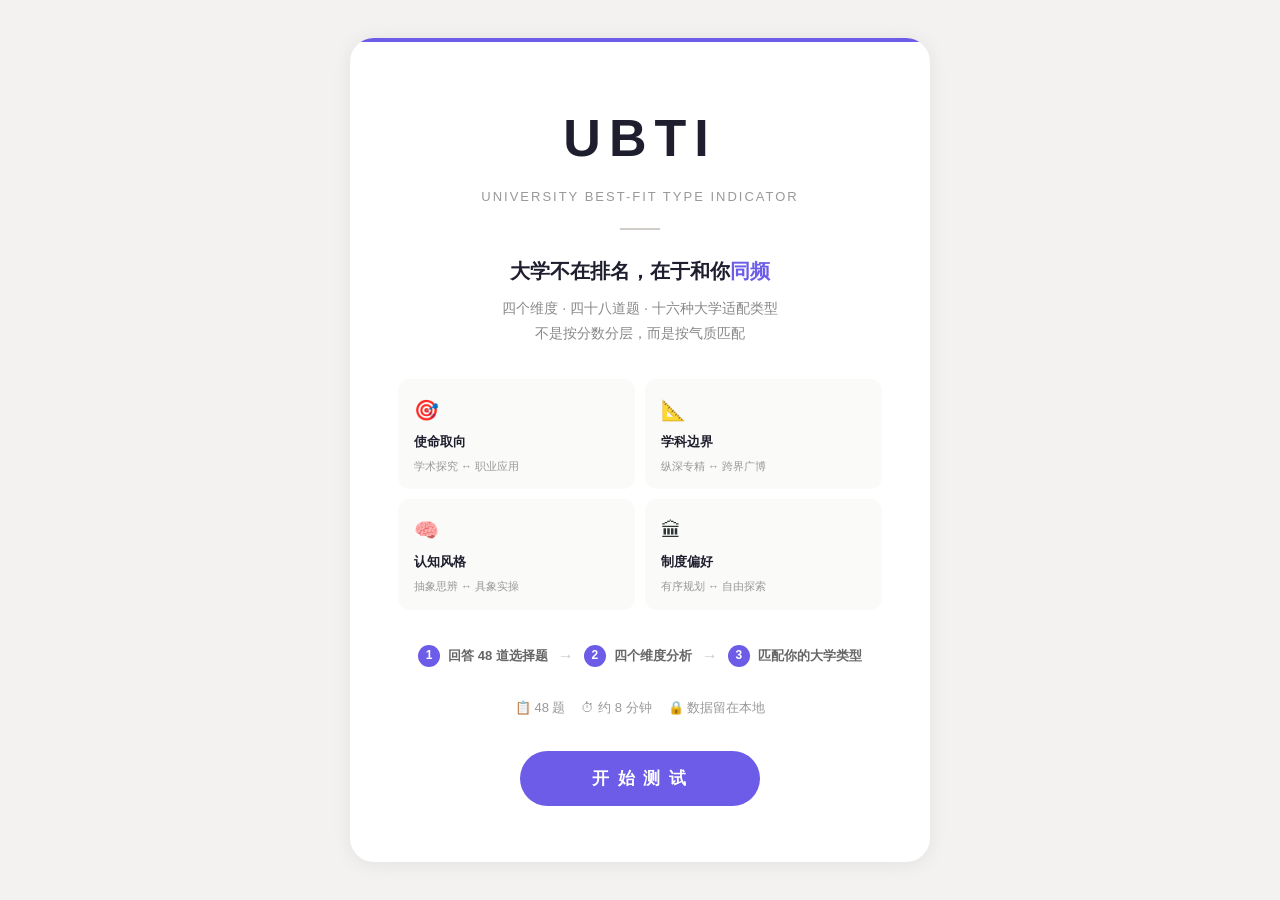
==== index.html @ 71b9d267 "UBTI 大学适配人格测试 - 初始版本" ====
<!DOCTYPE html>
<html lang="zh-CN">
<head>
<meta charset="UTF-8">
<meta name="viewport" content="width=device-width, initial-scale=1.0">
<title>UBTI · 大学适配类型测试</title>
<style>
/* ===== RESET & BASE ===== */
*,*::before,*::after{box-sizing:border-box;margin:0;padding:0}
body{
  font-family:"PingFang SC","Noto Sans SC","Microsoft YaHei",-apple-system,sans-serif;
  background:#F4F2F0;color:#2D3436;min-height:100vh;line-height:1.7;
}

/* ===== INTRO ===== */
#intro-screen{display:flex;flex-direction:column;align-items:center;justify-content:center;min-height:100vh;padding:32px 24px;position:relative;z-index:1}
.intro-card{background:#fff;border-radius:24px;padding:56px 48px;max-width:580px;width:100%;text-align:center;box-shadow:0 2px 20px rgba(0,0,0,.07);position:relative;overflow:hidden}
.intro-accent{position:absolute;top:0;left:0;right:0;height:4px;background:#6C5CE7}
.intro-logo{font-size:52px;font-weight:900;letter-spacing:8px;margin-bottom:4px;color:#1E1E2E}
.intro-subtitle{font-size:13px;color:#999;font-weight:500;letter-spacing:2px;text-transform:uppercase;margin-bottom:20px}
.intro-divider{width:40px;height:2px;background:#D0CCC8;margin:0 auto 24px}
.intro-lead{font-size:20px;font-weight:700;color:#1E1E2E;margin-bottom:8px}
.intro-lead .hl{color:#6C5CE7}
.intro-explainer{font-size:14px;color:#888;line-height:1.8;margin-bottom:32px}

/* 四维度预览 */
.intro-dim-grid{display:grid;grid-template-columns:1fr 1fr;gap:10px;margin-bottom:32px;text-align:left}
.intro-dim-item{background:#FAFAF8;border-radius:12px;padding:14px 16px;display:flex;flex-direction:column;gap:4px}
.intro-dim-icon{font-size:20px}
.intro-dim-name{font-size:13px;font-weight:700;color:#1E1E2E}
.intro-dim-range{font-size:11px;color:#999}

/* 三步说明 */
.intro-steps{display:flex;align-items:center;justify-content:center;gap:10px;margin-bottom:28px;flex-wrap:wrap}
.intro-step{display:flex;align-items:center;gap:8px;font-size:13px;color:#666;font-weight:600}
.step-num{display:inline-flex;align-items:center;justify-content:center;width:22px;height:22px;border-radius:50%;background:#6C5CE7;color:#fff;font-size:12px;font-weight:800;flex-shrink:0}
.intro-step-arrow{color:#ccc;font-size:16px;font-weight:300}

/* 底部信息 */
.intro-meta{display:flex;justify-content:center;gap:16px;margin-bottom:32px;font-size:13px;color:#999}
.intro-meta span{display:flex;align-items:center;gap:5px}
.btn-start{display:inline-block;padding:16px 72px;font-size:17px;font-weight:700;color:#fff;background:#6C5CE7;border:none;border-radius:50px;cursor:pointer;transition:background .2s;letter-spacing:2px}
.btn-start:hover{background:#5B4BD5}
.btn-start:active{background:#4A3CC4}

/* ===== QUIZ ===== */
#quiz-screen{display:none;max-width:640px;margin:0 auto;padding:24px;position:relative;z-index:1}
.progress-wrap{margin-bottom:24px}
.progress-bar{width:100%;height:8px;background:#E0DED8;border-radius:4px;overflow:hidden}
.progress-fill{height:100%;border-radius:4px;background:#6C5CE7;transition:width .35s ease}
.progress-text{display:flex;justify-content:space-between;align-items:center;margin-top:10px;font-size:13px;color:#888;font-weight:600}
.progress-dots{display:flex;gap:5px}
.progress-dots span{width:8px;height:8px;border-radius:50%;background:#D4D0E8;transition:background .3s}
.progress-dots span.done{background:#888}

.question-card{background:#fff;border-radius:20px;padding:40px 36px;box-shadow:0 2px 16px rgba(0,0,0,.06);animation:fadeIn .3s ease}
@keyframes fadeIn{from{opacity:0;transform:translateY(8px)}to{opacity:1;transform:translateY(0)}}

.question-dim-chip{display:inline-block;padding:4px 12px;border-radius:16px;font-size:11px;font-weight:700;letter-spacing:1px;margin-bottom:16px;color:#fff;background:#6C5CE7}

.question-text{font-size:19px;font-weight:700;color:#1E1E2E;margin-bottom:28px;line-height:1.6}

/* spectrum scale */
.scale-wrap{display:flex;flex-direction:column;gap:20px}
.scale-labels{display:flex;justify-content:space-between;font-size:13px;color:#888;font-weight:600;padding:0 4px}
.scale-labels span{max-width:42%;line-height:1.5}
.scale-spectrum{display:flex;align-items:center;justify-content:space-between;position:relative;padding:8px 4px}
.scale-btn{position:relative;z-index:1;display:flex;flex-direction:column;align-items:center;gap:8px;background:none;border:none;cursor:pointer;padding:6px 2px;transition:transform .15s}
.scale-btn:hover{transform:translateY(-2px)}
.scale-dot{width:28px;height:28px;border-radius:50%;background:#fff;border:3px solid #D0CCC8;transition:all .2s}
.scale-btn:hover .scale-dot{border-color:#6C5CE7}
.scale-btn.sel .scale-dot{background:#6C5CE7;border-color:#6C5CE7}
.scale-slabel{font-size:11px;color:#aaa;font-weight:600;white-space:nowrap;transition:color .2s}
.scale-btn.sel .scale-slabel{color:#6C5CE7;font-weight:700}

/* back button */
.back-row{display:flex;justify-content:space-between;align-items:center;margin-top:28px}
.btn-back{display:inline-flex;align-items:center;gap:6px;padding:10px 20px;font-size:14px;font-weight:600;color:#999;background:transparent;border:1.5px solid #E0DED8;border-radius:24px;cursor:pointer;transition:all .2s}
.btn-back:hover{color:#6C5CE7;border-color:#6C5CE7;background:#F8F7FF}
.btn-back:disabled{opacity:.3;cursor:default;pointer-events:none}
.btn-skip{display:inline-flex;align-items:center;gap:4px;padding:10px 20px;font-size:13px;font-weight:600;color:#ccc;background:transparent;border:none;cursor:pointer;transition:color .2s}
.btn-skip:hover{color:#999}

/* ===== RESULTS ===== */
#results-screen{display:none;max-width:680px;margin:0 auto;padding:24px;position:relative;z-index:1}
.results-hero{text-align:center;margin-bottom:24px;animation:fadeIn .4s ease}
.character-wrap{display:inline-block;position:relative;margin-bottom:12px}
.character-wrap svg{filter:drop-shadow(0 4px 12px rgba(0,0,0,.10))}
.type-code{font-size:40px;font-weight:900;letter-spacing:6px;color:var(--tc);margin-bottom:4px}
.type-label{font-size:26px;font-weight:800;color:#1E1E2E;margin-bottom:4px}
.type-tagline{font-size:15px;color:#888;font-weight:500}

.results-card{background:#fff;border-radius:20px;padding:36px;box-shadow:0 2px 16px rgba(0,0,0,.06);margin-bottom:20px;animation:fadeIn .4s ease}
.results-card h3{font-size:15px;color:#6C5CE7;letter-spacing:1px;margin-bottom:16px;display:flex;align-items:center;gap:8px}
.profile-text{font-size:15px;color:#444;line-height:2;text-align:justify;margin-bottom:20px}

.key-factors{display:grid;grid-template-columns:1fr 1fr;gap:10px;margin-top:20px}
.key-factor{display:flex;align-items:center;gap:10px;padding:14px 16px;background:#F4F2F0;border-radius:12px;font-size:14px;font-weight:600;color:#444}
.key-factor .kf-emoji{font-size:18px}
.summary-banner{background:#F4F0FF;border-radius:14px;padding:20px 24px;margin-top:20px;text-align:center}
.summary-banner p{font-size:15px;font-weight:700;color:#1E1E2E;line-height:1.8}

.dimensions-card{background:#fff;border-radius:20px;padding:36px;box-shadow:0 2px 16px rgba(0,0,0,.06);margin-bottom:20px;animation:fadeIn .5s ease}
.dim-row{display:flex;align-items:center;gap:12px;margin-bottom:18px}
.dim-row:last-child{margin-bottom:0}
.dim-label{font-size:13px;font-weight:700;min-width:52px;text-align:center;padding:6px 10px;border-radius:14px;line-height:1.3}
.dim-label.l{background:#EDE9FE;color:#6C5CE7}
.dim-label.r{background:#FEE;color:#C0392B}
.dim-bar-wrap{flex:1;height:28px;background:#F0EDF6;border-radius:14px;display:flex;overflow:hidden}
.dim-bar-l{height:100%;border-radius:14px 0 0 14px;background:#6C5CE7;transition:width .8s ease;display:flex;align-items:center;justify-content:center;color:#fff;font-size:12px;font-weight:700;min-width:32px}
.dim-bar-r{height:100%;border-radius:0 14px 14px 0;background:#C0392B;transition:width .8s ease;display:flex;align-items:center;justify-content:center;color:#fff;font-size:12px;font-weight:700;min-width:32px}
.dim-verdict{font-size:13px;color:#888;min-width:70px;text-align:center;font-weight:600}

.legend-card{background:#fff;border-radius:20px;padding:36px;box-shadow:0 2px 16px rgba(0,0,0,.06);margin-bottom:20px;animation:fadeIn .6s ease}
.legend-item{margin-bottom:16px;font-size:14px;color:#555;line-height:1.9}
.legend-item:last-child{margin-bottom:0}
.legend-item strong{color:#6C5CE7;font-size:15px}

.btn-wrap{text-align:center;margin-top:28px}
.btn-retake{display:inline-flex;align-items:center;gap:8px;padding:14px 44px;font-size:15px;font-weight:700;color:#6C5CE7;background:#fff;border:2px solid #6C5CE7;border-radius:50px;cursor:pointer;transition:all .2s}
.btn-retake:hover{background:#6C5CE7;color:#fff}

/* ===== RESPONSIVE: 手机端 ===== */
@media(max-width:600px){
  body{font-size:15px}
  #quiz-screen,#results-screen{padding:16px 10px}

  .intro-card{padding:36px 18px;border-radius:18px;margin:0 4px}
  .intro-logo{font-size:40px;letter-spacing:5px}
  .intro-subtitle{font-size:11px;letter-spacing:1px}
  .intro-lead{font-size:18px}
  .intro-explainer{font-size:13px;margin-bottom:24px}
  .intro-dim-grid{grid-template-columns:1fr 1fr;gap:8px;margin-bottom:24px}
  .intro-dim-item{padding:12px 14px}
  .intro-dim-name{font-size:12px}
  .intro-dim-range{font-size:10px}
  .intro-steps{gap:6px;margin-bottom:22px}
  .intro-step{font-size:12px;gap:6px}
  .step-num{width:20px;height:20px;font-size:11px}
  .intro-step-arrow{font-size:14px}
  .intro-meta{flex-wrap:wrap;gap:8px;margin-bottom:24px}
  .intro-meta span{font-size:12px}
  .btn-start{padding:14px 48px;font-size:16px;width:100%;max-width:320px}

  .question-card{padding:24px 14px;border-radius:18px}
  .question-text{font-size:17px;margin-bottom:20px}
  .question-dim-chip{font-size:11px;padding:4px 12px}

  .scale-wrap{gap:12px}
  .scale-labels{font-size:11px;padding:0 2px}
  .scale-labels span{max-width:46%}
  .scale-spectrum{flex-direction:column;gap:6px;padding:0}
  .scale-btn{flex-direction:row;align-items:center;gap:12px;width:100%;padding:13px 16px;border-radius:14px;border:2px solid #E0DED8;background:#FAFAF8}
  .scale-btn:hover{transform:none;border-color:#6C5CE7;background:#F8F7FF}
  .scale-btn.sel{border-color:#6C5CE7;background:#F4F0FF}
  .scale-dot{width:20px;height:20px;border-width:2.5px;flex-shrink:0}
  .scale-slabel{font-size:14px;color:#555;font-weight:600;white-space:normal}
  .scale-btn.sel .scale-slabel{color:#6C5CE7;font-weight:700}

  .back-row{margin-top:20px;flex-wrap:wrap;gap:8px}
  .btn-back,.btn-skip{flex:1;justify-content:center;padding:12px 16px;font-size:14px}
  .btn-back{border-radius:24px}

  .progress-dots{display:none}
  .progress-text{font-size:13px}

  .results-hero{margin-bottom:16px}
  .type-code{font-size:32px;letter-spacing:4px}
  .type-label{font-size:22px}
  .type-tagline{font-size:14px}
  .character-wrap svg{width:110px;height:110px}
  .results-card,.dimensions-card,.legend-card{padding:22px 14px;border-radius:18px}
  .results-card h3,.dimensions-card h3,.legend-card h3{font-size:14px;margin-bottom:12px}
  .profile-text{font-size:14px;line-height:1.9}
  .summary-banner{padding:16px 18px}
  .summary-banner p{font-size:14px}

  .key-factors{grid-template-columns:1fr;gap:8px}
  .key-factor{padding:12px 14px;font-size:13px}

  .dim-row{flex-wrap:wrap;gap:6px;margin-bottom:16px}
  .dim-label{min-width:44px;font-size:11px;padding:5px 8px;border-radius:12px}
  .dim-bar-wrap{height:26px;border-radius:13px;flex:1;min-width:100px}
  .dim-verdict{width:100%;text-align:center;margin-top:2px;font-size:12px;min-width:auto}
  .dim-bar-l,.dim-bar-r{font-size:11px;min-width:26px}

  .legend-item{margin-bottom:14px;font-size:13px;line-height:1.8}
  .legend-item strong{font-size:14px}

  .btn-retake{padding:14px 36px;font-size:15px;width:100%;max-width:300px;justify-content:center}
}

@media(max-width:380px){
  .intro-card{padding:28px 12px}
  .intro-logo{font-size:34px;letter-spacing:4px}
  .intro-lead{font-size:17px}
  .intro-explainer{font-size:12px}
  .intro-dim-grid{grid-template-columns:1fr 1fr;gap:6px}
  .intro-dim-item{padding:10px 12px}
  .intro-steps{flex-direction:column;gap:8px}
  .intro-step-arrow{display:none}
  .question-card{padding:20px 10px}
  .question-text{font-size:16px}
  .scale-labels{font-size:10px}
  .scale-btn{padding:11px 12px;gap:10px}
  .scale-slabel{font-size:13px}
  .type-code{font-size:28px;letter-spacing:3px}
  .type-label{font-size:20px}
  .character-wrap svg{width:90px;height:90px}
}
</style>
</head>
<body>

<!-- ==================== INTRO ==================== -->
<div id="intro-screen">
  <div class="intro-card">
    <div class="intro-accent"></div>
    <div class="intro-logo">UBTI</div>
    <div class="intro-subtitle">University Best-fit Type Indicator</div>
    <div class="intro-divider"></div>
    <p class="intro-lead">大学不在排名，在于和你<span class="hl">同频</span></p>
    <p class="intro-explainer">四个维度 · 四十八道题 · 十六种大学适配类型<br>不是按分数分层，而是<span class="hl">按气质匹配</span></p>

    <div class="intro-dim-grid">
      <div class="intro-dim-item">
        <div class="intro-dim-icon">🎯</div>
        <div class="intro-dim-name">使命取向</div>
        <div class="intro-dim-range">学术探究 ↔ 职业应用</div>
      </div>
      <div class="intro-dim-item">
        <div class="intro-dim-icon">📐</div>
        <div class="intro-dim-name">学科边界</div>
        <div class="intro-dim-range">纵深专精 ↔ 跨界广博</div>
      </div>
      <div class="intro-dim-item">
        <div class="intro-dim-icon">🧠</div>
        <div class="intro-dim-name">认知风格</div>
        <div class="intro-dim-range">抽象思辨 ↔ 具象实操</div>
      </div>
      <div class="intro-dim-item">
        <div class="intro-dim-icon">🏛</div>
        <div class="intro-dim-name">制度偏好</div>
        <div class="intro-dim-range">有序规划 ↔ 自由探索</div>
      </div>
    </div>

    <div class="intro-steps">
      <div class="intro-step"><span class="step-num">1</span>回答 48 道选择题</div>
      <div class="intro-step-arrow">→</div>
      <div class="intro-step"><span class="step-num">2</span>四个维度分析</div>
      <div class="intro-step-arrow">→</div>
      <div class="intro-step"><span class="step-num">3</span>匹配你的大学类型</div>
    </div>

    <div class="intro-meta">
      <span>📋 48 题</span><span>⏱ 约 8 分钟</span><span>🔒 数据留在本地</span>
    </div>
    <button class="btn-start" onclick="startQuiz()">开 始 测 试</button>
  </div>
</div>

<!-- ==================== QUIZ ==================== -->
<div id="quiz-screen">
  <div class="progress-wrap">
    <div class="progress-bar"><div class="progress-fill" id="progress-fill" style="width:0%"></div></div>
    <div class="progress-text">
      <span id="progress-label">第 1 / 48 题</span>
      <div class="progress-dots" id="progress-dots"></div>
    </div>
  </div>
  <div class="question-card" id="question-card"></div>
</div>

<!-- ==================== RESULTS ==================== -->
<div id="results-screen">
  <div class="results-hero">
    <div class="character-wrap" id="character-wrap"></div>
    <div class="type-code" id="type-code"></div>
    <div class="type-label" id="type-label"></div>
    <div class="type-tagline" id="type-tagline"></div>
  </div>
  <div class="results-card" id="profile-card"></div>
  <div class="results-card" id="factors-card"></div>
  <div class="dimensions-card" id="dimensions-card"></div>
  <div class="legend-card" id="legend-card"></div>
  <div class="btn-wrap">
    <button class="btn-retake" onclick="retakeTest()">🔄 重新测试</button>
  </div>
</div>

<script>
// ╔══════════════════════════════════════════════════════╗
// ║  卡通角色 SVG 生成器                                 ║
// ╚══════════════════════════════════════════════════════╝
function makeCharacter(opt){
  const bc=opt.bodyColor,bcl=opt.bodyColorLight||bc,sk=opt.skin||'#FFDBB5';
  const hc=opt.hairColor||'#3D2B1F',ht=opt.hairType||'short';
  const acc=opt.accessory||'none',expr=opt.expression||'smile';

  function hairPath(){
    const m={
      'short':'<path d="M35 44 Q35 24 52 24 L56 22 Q58 18 64 18 Q70 18 72 22 L76 24 L93 24 Q110 24 110 44 Q110 50 106 48 Q102 44 100 46 Q96 50 90 44 L86 38 Q82 34 76 34 L70 30 Q66 26 64 26 Q62 26 58 30 L52 34 Q46 34 42 38 L38 44 Q32 50 28 46 Q24 44 20 48 Q16 50 16 44 Z" fill="'+hc+'"/>',
      'bob':'<path d="M34 46 Q34 22 50 22 L58 18 Q62 14 68 14 Q74 14 78 18 L86 22 Q102 22 102 46 Q102 54 98 56 L96 50 Q94 44 88 46 L82 52 Q78 58 72 60 Q68 62 64 60 Q58 56 54 52 L48 46 Q42 44 38 50 L36 56 Q34 54 34 46 Z" fill="'+hc+'"/>',
      'long':'<path d="M34 44 Q34 20 50 20 L56 16 Q62 10 70 10 Q78 10 84 16 L90 20 Q106 20 106 44 Q106 50 104 52 L100 68 Q98 78 92 82 Q86 86 78 82 L72 74 Q68 68 64 66 L70 50 Q74 42 78 44 L82 48 Q86 50 90 46 L94 44 Q98 44 98 46 Q98 50 94 50 L90 54 L88 64 Q86 74 80 78 Q74 80 68 76 L62 68 Q58 60 56 56 L50 50 Q46 44 42 44 L38 48 Q34 50 30 48 Q26 46 26 42 Q26 34 34 44 Z" fill="'+hc+'"/>',
      'curly':'<path d="M34 44 Q32 18 50 22 Q56 8 64 14 Q72 8 78 16 Q86 10 90 18 Q96 14 100 22 Q108 24 106 36 Q110 44 104 48 Q98 52 94 46 Q90 38 86 44 Q82 50 78 44 Q74 38 70 44 Q66 50 62 44 Q58 38 54 44 Q50 50 46 46 Q40 52 34 48 Z" fill="'+hc+'"/>',
      'spiky':'<path d="M34 46 Q36 24 50 22 L54 12 Q56 4 62 8 Q68 4 72 10 L78 6 Q82 12 86 16 L92 18 Q102 14 104 28 Q110 36 106 44 Q100 52 96 46 Q90 52 84 46 Q78 52 72 46 Q66 50 60 44 Q54 50 48 46 Q40 52 34 46 Z" fill="'+hc+'"/>',
    };
    return m[ht]||m['short'];
  }
  function eyes(){
    if(expr==='excited') return '<circle cx="60" cy="46" r="4" fill="#1E1E2E"/><circle cx="80" cy="46" r="4" fill="#1E1E2E"/><circle cx="61" cy="44" r="1.5" fill="#fff"/><circle cx="81" cy="44" r="1.5" fill="#fff"/>';
    if(expr==='determined') return '<circle cx="60" cy="46" r="3.5" fill="#1E1E2E"/><circle cx="80" cy="46" r="3.5" fill="#1E1E2E"/><line x1="54" y1="42" x2="63" y2="47" stroke="#1E1E2E" stroke-width="1.8" stroke-linecap="round"/><line x1="86" y1="42" x2="77" y2="47" stroke="#1E1E2E" stroke-width="1.8" stroke-linecap="round"/>';
    if(expr==='thoughtful') return '<circle cx="58" cy="47" r="2.8" fill="#1E1E2E"/><circle cx="78" cy="47" r="2.8" fill="#1E1E2E"/><circle cx="56" cy="44" r="1" fill="#fff"/><circle cx="76" cy="44" r="1" fill="#fff"/>';
    return '<circle cx="60" cy="46" r="3.2" fill="#1E1E2E"/><circle cx="80" cy="46" r="3.2" fill="#1E1E2E"/><circle cx="61.5" cy="44.5" r="1.3" fill="#fff"/><circle cx="81.5" cy="44.5" r="1.3" fill="#fff"/>';
  }
  function mouth(){
    if(expr==='excited') return '<path d="M62 56 Q70 66 78 56" stroke="#1E1E2E" stroke-width="2.2" fill="none" stroke-linecap="round"/>';
    if(expr==='determined') return '<path d="M63 56 L77 56" stroke="#1E1E2E" stroke-width="2" stroke-linecap="round"/>';
    if(expr==='thoughtful') return '<path d="M65 58 Q70 54 75 58" stroke="#1E1E2E" stroke-width="1.8" fill="none" stroke-linecap="round"/>';
    return '<path d="M63 55 Q70 61 77 55" stroke="#1E1E2E" stroke-width="2" fill="none" stroke-linecap="round"/>';
  }
  function accSVG(){
    const a={
      'glasses':'<circle cx="55" cy="45" r="11" fill="none" stroke="#333" stroke-width="2.5"/><circle cx="85" cy="45" r="11" fill="none" stroke="#333" stroke-width="2.5"/><line x1="66" y1="45" x2="74" y2="45" stroke="#333" stroke-width="2"/>',
      'goggles':'<circle cx="55" cy="44" r="13" fill="rgba(255,255,255,.4)" stroke="#555" stroke-width="2.5"/><circle cx="85" cy="44" r="13" fill="rgba(255,255,255,.4)" stroke="#555" stroke-width="2.5"/><line x1="68" y1="44" x2="72" y2="44" stroke="#555" stroke-width="2.5"/>',
      'star':'<polygon points="96,28 99,34 106,35 101,40 102,47 96,44 90,47 91,40 86,35 93,34" fill="#FFE66D" stroke="#F0C800" stroke-width="1"/>',
      'heart':'<path d="M90 82 Q90 74 96 74 Q102 74 102 80 Q102 88 96 94 Q90 88 90 82 Z" fill="#FF6B6B"/>',
      'book':'<rect x="26" y="70" width="28" height="20" rx="2" fill="#fff" stroke="#999" stroke-width="1.5"/><line x1="40" y1="70" x2="40" y2="90" stroke="#999" stroke-width="1"/><line x1="30" y1="76" x2="37" y2="76" stroke="#ccc" stroke-width="1"/><line x1="30" y1="81" x2="37" y2="81" stroke="#ccc" stroke-width="1"/>',
      'beaker':'<path d="M26 82 L26 68 Q32 60 32 50 L32 34 L30 34 L30 28 L50 28 L50 34 L48 34 L48 50 Q48 60 54 68 L54 82 Z" fill="none" stroke="#fff" stroke-width="2" opacity=".8"/><rect x="27" y="78" width="26" height="4" rx="1" fill="#fff" opacity=".5"/>',
      'magnifier':'<circle cx="96" cy="78" r="10" fill="none" stroke="#fff" stroke-width="2.5" opacity=".8"/><line x1="88" y1="86" x2="80" y2="94" stroke="#fff" stroke-width="3" stroke-linecap="round" opacity=".8"/>',
      'leaf':'<path d="M94 74 Q102 64 98 56 Q90 60 88 68 Q86 76 94 74 Z" fill="#4ADE80"/><line x1="94" y1="74" x2="98" y2="56" stroke="#22C55E" stroke-width="1"/>',
      'chess':'<path d="M90 90 Q90 76 94 68 Q96 62 100 56 Q104 50 98 48 Q92 46 92 52 Q92 56 96 58 Q94 62 90 68 Q86 76 86 90 Z" fill="#F8F9FA" stroke="#ccc" stroke-width="1.5"/>',
      'gear':'<circle cx="28" cy="62" r="8" fill="none" stroke="#fff" stroke-width="2.5" opacity=".7"/><circle cx="28" cy="62" r="2.5" fill="#fff" opacity=".7"/><line x1="28" y1="52" x2="28" y2="55" stroke="#fff" stroke-width="2" opacity=".7"/><line x1="28" y1="69" x2="28" y2="72" stroke="#fff" stroke-width="2" opacity=".7"/><line x1="18" y1="62" x2="21" y2="62" stroke="#fff" stroke-width="2" opacity=".7"/><line x1="35" y1="62" x2="38" y2="62" stroke="#fff" stroke-width="2" opacity=".7"/>',
      'rocket':'<path d="M100 70 Q104 56 102 44 Q100 36 96 40 Q94 48 94 56 Q94 64 96 70 Z" fill="#fff" opacity=".8"/><path d="M96 40 L94 28 L100 20 L106 28 L104 40" fill="#FF6B6B" opacity=".8"/><circle cx="100" cy="24" r="2" fill="#FFE66D"/>',
      'globe':'<circle cx="28" cy="62" r="11" fill="none" stroke="#fff" stroke-width="2" opacity=".7"/><ellipse cx="28" cy="62" rx="5" ry="11" fill="none" stroke="#fff" stroke-width="1" opacity=".5"/><line x1="18" y1="62" x2="38" y2="62" stroke="#fff" stroke-width="1" opacity=".5"/>',
      'stethoscope':'<path d="M26 76 L26 64 Q26 54 34 54 Q42 54 42 60 Q42 66 34 64" fill="none" stroke="#fff" stroke-width="2.5" opacity=".7" stroke-linecap="round"/><circle cx="34" cy="60" r="4" fill="none" stroke="#fff" stroke-width="2" opacity=".7"/>',
      'palette':'<ellipse cx="30" cy="70" rx="14" ry="10" fill="#fff" opacity=".7" transform="rotate(-15 30 70)"/><circle cx="24" cy="66" r="2.5" fill="#FF6B6B"/><circle cx="32" cy="64" r="2.5" fill="#4ECDC4"/><circle cx="28" cy="73" r="2" fill="#FFE66D"/><circle cx="36" cy="71" r="2.5" fill="#A78BFA"/>',
      'megaphone':'<path d="M86 84 L74 76 L56 76 L56 92 L74 92 L86 84 Z" fill="#fff" opacity=".7"/><path d="M86 84 L96 76 L96 92 Z" fill="#fff" opacity=".5"/>',
      'wrench':'<rect x="20" y="78" width="28" height="5" rx="2" fill="#fff" opacity=".7" transform="rotate(-30 34 80)"/><circle cx="20" cy="81" r="6" fill="none" stroke="#fff" stroke-width="2.5" opacity=".7"/>',
      'none':'',
    };
    return a[acc]||'';
  }
  return `<svg viewBox="0 0 140 140" width="160" height="160" xmlns="http://www.w3.org/2000/svg">
    <circle cx="70" cy="70" r="64" fill="${bcl}" opacity=".12"/>
    <circle cx="70" cy="70" r="64" fill="none" stroke="${bc}" stroke-width="2.5" opacity=".4"/>
    <path d="M30 102 Q30 82 46 74 L94 74 Q110 82 110 102 L110 126 L30 126 Z" fill="${bc}" opacity=".85"/>
    <circle cx="70" cy="50" r="28" fill="${sk}"/>
    ${hairPath()}
    ${eyes()}
    <ellipse cx="54" cy="54" rx="5" ry="2.8" fill="#FFB6C1" opacity=".45"/>
    <ellipse cx="86" cy="54" rx="5" ry="2.8" fill="#FFB6C1" opacity=".45"/>
    ${mouth()}
    ${accSVG()}
    ${opt.sparkle?'<circle cx="100" cy="30" r="2" fill="#FFE66D" opacity=".8"/><circle cx="40" cy="28" r="1.5" fill="#FFE66D" opacity=".7"/><circle cx="108" cy="50" r="1.8" fill="#FFE66D" opacity=".6"/>':''}
  </svg>`;
}

// ╔══════════════════════════════════════════════════════╗
// ║  16 种类型 (角色 + 画像 + 择校要素 + 总结)           ║
// ╚══════════════════════════════════════════════════════╝
const TYPE_CONFIG = {
  "R-D-A-S":{
    label:"学院派学者", tagline:"学术的殿堂，是你天然的栖息地。",
    character:{bodyColor:"#5B7FD8",bodyColorLight:"#7B9FEF",skin:"#FFDBB5",hairColor:"#3D2B1F",hairType:"short",accessory:"glasses",expression:"thoughtful"},
    profile:"你属于学术世界里的「原住民」。你对抽象理论有强烈的亲近感，享受在单一领域持续深挖的满足，倾向于在清晰、严谨的学术框架内推进。你喜欢结构分明的课程体系——先打基础，再攻专题，每一步都有明确的学术阶梯。对你来说，读研读博不是「选项」，而是自然延伸。你最适合学术传统深厚、有一流教授坐镇的研究型大学基础学科方向。",
    factors:["基础学科实力与学术排名","教授学术水平与导师资源","深造率与保研推免比例","学术社团与讨论文化氛围"],
    summary:"你天生属于学术的殿堂。去寻找那些把基础学科当作品牌、把学术训练当作核心使命的大学——在那里，你会找到和你一样对知识本身着迷的人。"
  },
  "R-D-A-F":{
    label:"独立思想者", tagline:"用你自己的方式，回答你自己的问题。",
    character:{bodyColor:"#8B5CF6",bodyColorLight:"#A78BFA",skin:"#FFDAB9",hairColor:"#4A1F6E",hairType:"curly",accessory:"star",expression:"thoughtful",sparkle:true},
    profile:"你是按照自己的智识罗盘导航的人。你的理论好奇心极强，且往往窄而深——宁可花一学期啃透一个领域，也不愿浮光掠影地扫过十个方向。但你强烈抵触被课表框死：你需要选课的弹性，需要能和教授一对一深度对话的小环境，需要被当作一个独立的思考者来对待。你最适合研究型大学中的精英通识教育项目或荣誉学院。",
    factors:["个性化培养方案与自主设计专业","导师一对一指导制度","独立研究机会与本科生科研基金","精英通识教育项目或荣誉学院"],
    summary:"你不需要被安排——你只需要被支持。去找到那些把学生当作独立研究者来培养的大学项目，在那里，你的好奇心和自主性会被当作最大的资本。"
  },
  "R-D-C-S":{
    label:"实验室工程师", tagline:"在实验中寻找世界的秩序。",
    character:{bodyColor:"#06B6D4",bodyColorLight:"#22D3EE",skin:"#FFDCC3",hairColor:"#1A1A2E",hairType:"spiky",accessory:"beaker",expression:"determined"},
    profile:"你是一个把理论变成现实的人。你喜欢动手，但不止于动手——你享受「理解原理→设计实验→验证假设→产出成果」的完整回路。你在有清晰结构的实验室环境中如鱼得水，喜欢有形的产出（数据、装置、代码），而非纯纸上推演。你最需要的是理工类强校的硬科学和工程学科——那里有先进的实验设备、强调「做中学」的传统。",
    factors:["实验设备与科研平台水平","工程/实验类课程占比","本科生进入实验室的机会","行业认证与项目实训体系"],
    summary:"你的成长发生在实验室的台面上、代码的调试中、装置的组装里。去找那些舍得在实验设备上花钱、把「做中学」写进培养方案的理工强校。"
  },
  "R-D-C-F":{
    label:"探索型科学家", tagline:"好奇心是你的罗盘，实验室是你的游乐场。",
    character:{bodyColor:"#10B981",bodyColorLight:"#34D399",skin:"#FFDBAC",hairColor:"#7B3F00",hairType:"bob",accessory:"magnifier",expression:"excited"},
    profile:"你是一个科学世界里的自由探索者。你对用实验手段探索未知有浓厚兴趣，但你不喜欢被标准化的实验手册束缚——你想自己设计实验，自己决定研究方向。你需要的是一个能给你科研自主权、鼓励本科生进实验室、导师愿意放手让你试错的环境。你最适合新型研究型大学或科教融合项目。",
    factors:["本科生科研自主权与自由度","导师的开放性与试错包容度","前沿科研项目参与机会","新型研究型大学的扁平化结构"],
    summary:"传统的大课灌输不适合你——你需要在真正的实验室里和真正的科研问题过招。去找那些把本科生当研究者、而不是当学生来对待的新型大学。"
  },
  "R-W-A-S":{
    label:"人文通才", tagline:"在经典中寻找连接世界的线索。",
    character:{bodyColor:"#F59E0B",bodyColorLight:"#FBBF24",skin:"#FFE0BD",hairColor:"#5C3317",hairType:"long",accessory:"book",expression:"smile"},
    profile:"你对人文社科的多个领域都有发自内心的兴趣——历史、哲学、文学、社会学，你一样都不想放弃。你喜欢在不同学科之间找联系，享受阅读、讨论和写作的过程。你偏好有体系的通识教育，需要经典阅读和核心课程为你搭建知识框架，而不是一堆零散的选修课。你最适合综合性大学中人文传统深厚、通识教育成熟的环境。",
    factors:["人文通识课程体系的完整度","经典阅读与讨论课（seminar）传统","人文社科的跨学科项目与研究中心","校园文化的人文气息与学术活动"],
    summary:"你适合的大学不是规模最大或排名最高的，而是那些仍然相信「经典阅读能改变一个人」的地方。去找有核心课程传统、有讨论课文化的人文强校。"
  },
  "R-W-A-F":{
    label:"自由跨界者", tagline:"知识没有边界，你也不需要。",
    character:{bodyColor:"#F43F5E",bodyColorLight:"#FB7185",skin:"#FFD9C5",hairColor:"#FF6B9D",hairType:"long",accessory:"star",expression:"excited",sparkle:true},
    profile:"你是最典型的「无法被一个专业定义」的人。你的智识兴趣广泛且不断自我扩展——你对「学科边界」这个概念本身就不太尊重，因为你认为所有真正重要的问题都出现在边界上。你需要极大的课程自由度：跨院系选课、自主设计专业、独立研究项目——这些不是「加分项」，而是你的「基本需求」。",
    factors:["跨院系选课的自由度与便利性","自主设计专业/个性化培养方案","跨学科研究中心与项目制学习","允许试错和转换方向的弹性学制"],
    summary:"你不需要一个「专业」——你需要一个让你自由组合知识的平台。去找那些真正允许跨院系选课、甚至有「自主设计专业」制度的大学，那里才是你的主场。"
  },
  "R-W-C-S":{
    label:"应用研究者", tagline:"让知识在真实的土壤里生根。",
    character:{bodyColor:"#059669",bodyColorLight:"#34D399",skin:"#FFDCC3",hairColor:"#2C1810",hairType:"short",accessory:"leaf",expression:"smile"},
    profile:"你关心的核心问题是「知识怎么用于解决实际问题」。你对多个领域都有兴趣，但不是纯理论层面的——你想看到知识落地的效果，想在田野、实验室、工程项目中验证想法。你适合有鲜明行业特色的研究型大学（如农林、地矿、海洋、交通），那里既有学术深度，又有强烈的应用导向。",
    factors:["行业特色学科的实力与声誉","产学研结合的紧密程度","田野调查/工程实践类课程比重","与行业部委或龙头企业的合作关系"],
    summary:"纯书斋不适合你——你需要一个把科研做在大地上、把论文写在工程里的地方。去找那些行业特色鲜明的「隐形冠军」大学。"
  },
  "R-W-C-F":{
    label:"社会创新者", tagline:"用跨学科的工具，解决真实世界的问题。",
    character:{bodyColor:"#F97316",bodyColorLight:"#FB923C",skin:"#FFDBB5",hairColor:"#8B4513",hairType:"curly",accessory:"heart",expression:"excited"},
    profile:"你相信最好的学习发生在解决真实社会问题的过程中。你对社科、设计、工程、商科都可能感兴趣——但不是被学科本身吸引，而是被「怎么用这些工具让世界变得更好」这个更大的问题驱动。你适合那些鼓励社会创新、有跨学科项目制学习、支持学生发起自己的项目的大学。",
    factors:["社会创新/设计思维类课程与工作坊","学生自主发起项目的资金与制度支持","服务学习（service-learning）的融入程度","社会企业孵化器或公益创新中心"],
    summary:"你想改变世界——你的大学应该帮你迈出第一步。去找那些把社会创新融入课程体系、鼓励学生「做点什么」而不仅仅是「学点什么」的大学。"
  },
  "V-D-A-S":{
    label:"高精专才", tagline:"精准、深刻、不可替代。",
    character:{bodyColor:"#3B82F6",bodyColorLight:"#60A5FA",skin:"#FFE4C9",hairColor:"#0F0F1A",hairType:"bob",accessory:"chess",expression:"determined"},
    profile:"你目标清晰，路径感极强。你选择大学的逻辑不是「我想探索什么」，而是「我想成为什么」。你对抽象分析和专业壁垒有天然的亲近感，愿意在金融、法律、精算、高端翻译等高门槛领域深耕，且你偏好有明确职业通道的培养体系。你最需要的是行业特色强校——财经、政法、外语类院校。",
    factors:["专业在行业内的认可度与校友网络","职业资格认证与考试的对接程度","清晰的职业发展路径与实习体系","专业排名与行业雇主的定向招聘"],
    summary:"你不需要「探索」，你需要「成为」。去找那些在特定行业有统治力的特色强校——在那里，你的专业就是你的通行证，校友网络就是你的起跑线。"
  },
  "V-D-A-F":{
    label:"策略分析师", tagline:"在复杂的系统中，找到你的独特视角。",
    character:{bodyColor:"#6366F1",bodyColorLight:"#818CF8",skin:"#FFDAB9",hairColor:"#1A1A3E",hairType:"short",accessory:"glasses",expression:"thoughtful"},
    profile:"你既有深入分析复杂问题的能力，又需要一定的自由度来发展自己的独特判断。你适合财经、管理、新闻传播类强校，但最好是那些提供弹性学制、鼓励跨领域选修的项目——你需要的不只是「标准答案」，而是发展自己分析框架的空间。你会在案例拆解、策略推演和数据分析类课程中大放异彩。",
    factors:["案例教学与实战分析类课程比重","跨领域选修与双学位的便利性","校友职业路径的多样性与质量","数据分析与策略研究类资源"],
    summary:"你的价值在于独特的判断力。去找那些不只教标准答案、而是培养你建立自己分析框架的大学和专业项目。"
  },
  "V-D-C-S":{
    label:"硬核工程师", tagline:"不满足于想——你要把它造出来。",
    character:{bodyColor:"#64748B",bodyColorLight:"#94A3B8",skin:"#FFDCC3",hairColor:"#2D2D2D",hairType:"spiky",accessory:"gear",expression:"determined"},
    profile:"你是一个建造者。你最大的驱动力是把东西实实在在地做出来——代码、电路、结构、系统。你适合应用型工科强校，那些有系统化训练、行业认证、实习体系完善的地方。你需要在有结构的环境中通过「做」来学，而不是通过「读」来学。国防军工、航空航天、硬科技、高端制造——这些技术门槛高、路径清晰的领域天然吸引你。",
    factors:["工程实训条件与项目制教学比重","行业认证体系与职业资格对接","企业合作项目与实习基地质量","专业技术社团与学科竞赛传统"],
    summary:"你需要一个能让你动手建造的地方——设备齐全的车间、有项目的导师、看得见的技术成长阶梯。去找那些以「工程师文化」为荣的工科强校。"
  },
  "V-D-C-F":{
    label:"创业实践者", tagline:"不要告诉我不可能——我要试试看。",
    character:{bodyColor:"#EF4444",bodyColorLight:"#F87171",skin:"#FFDBAC",hairColor:"#6B2020",hairType:"spiky",accessory:"rocket",expression:"excited"},
    profile:"你是一个实干家——最大的驱动力是「把想法变成产品/项目/组织」。学术理论对你来说只有工具价值，你更关心「这东西能不能跑起来」。你适合创业氛围浓厚、产教融合紧密的大学——那里有孵化器、有创业基金、有灵活的学制允许你 gap 一年去试项目。传统「上课-考试-毕业」的路径对你来说太慢了。",
    factors:["创业孵化器与种子基金的可及性","弹性学制与休学创业的政策支持","产教融合与企业导师资源","创业类竞赛与路演活动的活跃度"],
    summary:"你的大学应该是一个 launchpad，不是一条流水线。去找那些有创业基因、鼓励学生「先做起来」的大学——那里会给你跑道，而不仅仅是课表。"
  },
  "V-W-A-S":{
    label:"文化传播者", tagline:"用语言和思想去影响世界。",
    character:{bodyColor:"#EAB308",bodyColorLight:"#FACC15",skin:"#FFE0BD",hairColor:"#C4A44A",hairType:"bob",accessory:"megaphone",expression:"smile"},
    profile:"你的核心驱动力是沟通和影响——你想理解人、影响人、帮助人。你对教育、语言、传媒、文化等领域有广泛的兴趣，且偏好有体系的训练（如教师资格证、翻译认证、新闻从业标准）。你最适合师范、语言、传媒类强校——这些地方既有深厚的文化底蕴，又有清晰的职业出口。",
    factors:["专业认证体系与行业准入对接","实践教学（教学实习/媒体报道等）比重","人文通识教育的广度与深度","校友在文化教育传媒行业的分布"],
    summary:"你想影响人——你需要一所大学，既给你深厚的文化底蕴，也给你清晰的职业路径。去找那些在师范、语言、传媒领域有不可撼动地位的特色强校。"
  },
  "V-W-A-F":{
    label:"跨界沟通者", tagline:"在不同文化和领域之间搭建桥梁。",
    character:{bodyColor:"#14B8A6",bodyColorLight:"#2DD4BF",skin:"#FFD9C5",hairColor:"#1A5C5C",hairType:"curly",accessory:"globe",expression:"excited"},
    profile:"你享受在不同文化、不同领域之间做翻译和连接的工作。国际关系、外交、跨文化传播、国际商务是你的天然领域。你既需要有国际视野的学术训练，又需要足够的自由度来塑造自己独特的知识组合——纯「标准化培养」让你感到窒息。你最适合国际化程度高、有丰富海外交流项目的大学。",
    factors:["国际化程度与海外交流项目数量","多语种教学资源与跨文化课程","国际组织/跨国企业的实习机会","校园的国际文化多样性与包容度"],
    summary:"你的视野跨越国界——你的大学也应该如此。去找那些真正国际化的大学，在那里，不同文化背景的人在一起学习本身就是最好的教育。"
  },
  "V-W-C-S":{
    label:"临床实干家", tagline:"用双手和知识，直接守护生命。",
    character:{bodyColor:"#DC2626",bodyColorLight:"#F87171",skin:"#FFDBB5",hairColor:"#1C1C1C",hairType:"short",accessory:"stethoscope",expression:"determined"},
    profile:"你的核心驱动力是直接帮助具体的人。医药、护理、康复、临床心理——这些领域要求你把广泛的知识（生物、化学、心理、伦理）整合成具体的临床判断，并在高度规范化的系统内精确操作。你最适合医科类大学或综合大学的医学部——那里有系统的临床训练体系、明确的职业阶梯，以及「生命至上」的专业文化。",
    factors:["附属医院/临床教学基地的数量与质量","临床实践训练的占比与规范性","执业资格考试通过率与行业认可度","医学人文与伦理教育的融入程度"],
    summary:"你选择的不是一份职业，而是一种以他人生命为重的召唤。去找那些有强大附属医院体系、把临床训练视为核心使命的医科院校。"
  },
  "V-W-C-F":{
    label:"艺体创作者", tagline:"创造，是你不可妥协的本能。",
    character:{bodyColor:"#D946EF",bodyColorLight:"#E879F9",skin:"#FFDAB9",hairColor:"#C026D3",hairType:"long",accessory:"palette",expression:"excited",sparkle:true},
    profile:"你通过创造来表达自己——无论是视觉艺术、表演、设计还是体育。你对多个领域保持开放，但核心是通过身体和感官与世界互动，产出可感知的作品或表现。你最适合艺术、设计、体育类院校——那里有工作室文化、师徒制、展演机制，和传统大学的「听课-考试」完全是两套逻辑。",
    factors:["工作室/排练厅/训练场馆的条件","师徒制与一对一指导的传统","展演/比赛/发布的机会与平台","创作自由度与跨媒介实验的空间"],
    summary:"你的大学不是一个「学知识的地方」，而是你创作和成长的场域。去找那些有工作室文化、有师徒传承、有展演舞台的艺术或体育院校——在那里，创作不是课外活动，而是核心使命。"
  }
};

// ╔══════════════════════════════════════════════════════╗
// ║  题库 (48题，每个维度12题)                            ║
// ╚══════════════════════════════════════════════════════╝
const QUESTIONS = [
  // === U 维度 (使命取向: R学术探究 vs V职业应用) ===
  {dim:"U",text:"你更享受哪种学习过程？",optA:"为了理解一个理论，可以花很长时间反复琢磨",optB:"学到能立刻用起来的技能，最有成就感"},
  {dim:"U",text:"你对大学四年的核心期待是什么？",optA:"深入理解某个学科的本质和思维方式",optB:"获得有竞争力的职业能力和行业认知"},
  {dim:"U",text:"关于读研深造（继续攻读硕士/博士研究生），你的态度是？",optA:"如果有感兴趣的学术方向，我希望继续深造",optB:"除非从事的职业明确要求，否则我更想本科毕业后直接工作"},
  {dim:"U",text:"一门课程同时涉及「为什么」和「怎么做」，你更看重哪一部分？",optA:"「为什么」——理解背后的原理和逻辑让我感到充实",optB:"「怎么做」——学到可操作的方法和技能让我觉得有收获"},
  {dim:"U",text:"你理想中的大学老师更接近哪种描述？",optA:"学术造诣深厚、在学科领域内有原创理论贡献的学者",optB:"行业经验丰富、能把业界真实案例带入课堂的实践者"},
  {dim:"U",text:"如果你做毕业论文/设计（大学最后一年的综合性研究或实践课题），你倾向于？",optA:"选择一个偏理论探究的课题",optB:"选择一个有直接应用价值的课题"},
  {dim:"U",text:"你对顶尖学者（在自己领域取得重要学术成就的人）的态度是？",optA:"非常敬佩，希望自己未来也能在学术上做出贡献",optB:"尊重他们的成就，但我更关心这些研究成果的实际用途"},
  {dim:"U",text:"选课时，你更容易被哪类课程吸引？",optA:"深入的理论专题课，例如「康德哲学导论」「量子力学原理」",optB:"实用的技能课，例如「Python 数据分析」「商务英语写作」"},
  {dim:"U",text:"以下哪种描述更符合你对大学四年「成功」的定义？",optA:"建立了一套深刻的思维框架，形成了自己看世界的方式",optB:"找到了清晰的职业方向，并且具备了从事该职业的核心能力"},
  {dim:"U",text:"对于课外竞赛和项目，你更愿意参加？",optA:"学术类竞赛，如数学建模竞赛、「挑战杯」学术科技作品竞赛",optB:"实践类竞赛，如创业计划大赛、商业案例分析赛"},
  {dim:"U",text:"以下哪种对「终身学习」的理解更接近你的想法？",optA:"围绕一个知识体系，随着时间推移不断加深理解",optB:"跟随职业发展和时代变化，持续更新自己的技能组合"},
  {dim:"U",text:"评价一所大学好不好，你最先关注的指标是什么？",optA:"学术声誉、学科评估排名、教授学术水平",optB:"毕业生就业率、平均起薪、业界对毕业生的认可度"},
  // === B 维度 (学科边界: D纵深专精 vs W跨界广博) ===
  {dim:"B",text:"关于知识的广度和深度，你的偏好是？",optA:"宁可在一个领域知道得很深，深度让我有安全感",optB:"宁可知道很多领域的入门知识，广度给我更多可能性"},
  {dim:"B",text:"如果由你来规划大学四年的课程？",optA:"围绕一个核心专业，从基础到前沿逐层深入",optB:"跨院系广泛选课，不想被任何一个专业完全限定"},
  {dim:"B",text:"你对「跨学科」（同时涉及两个或以上学科领域的学习和研究）的态度是？",optA:"先把一个领域做深做透最重要，跨学科容易分散精力",optB:"最有价值的创新往往出现在学科交叉处，跨学科是必要的"},
  {dim:"B",text:"你更认同以下哪种人？",optA:"在一个细分领域持续深耕、最终做到顶尖水平的人",optB:"能够在不同领域之间建立连接、看到全局图景的人"},
  {dim:"B",text:"阅读时你的习惯更接近？",optA:"找到一本好书反复精读，直到把核心思想完全吸收",optB:"广泛浏览不同主题的书，寻找不同领域之间的关联"},
  {dim:"B",text:"如果有人问「你擅长什么领域」，你的反应更接近？",optA:"我能给出明确、聚焦的回答",optB:"我很难用一个特定的领域来概括自己"},
  {dim:"B",text:"对于双学位或辅修（同时修读两个不同领域的专业），你的态度是？",optA:"专心把一个专业学好就足够了",optB:"很感兴趣，能接触两个专业比只学一个更有吸引力"},
  {dim:"B",text:"做团队项目时，你更愿意承担以下哪种角色？",optA:"在项目的核心环节深入钻研，把最关键的部分做到最好",optB:"负责串联项目的不同板块，确保各部分协调运转"},
  {dim:"B",text:"你如何看待「T型人才」（在一个领域有深度，同时具备多个领域的广泛知识）？",optA:"「一竖」的深度是真正的竞争力，「一横」只是锦上添花",optB:"「一横」的广度决定了差异化的竞争力，「一竖」是基本功"},
  {dim:"B",text:"接触到一个陌生的知识领域时，你的第一反应是？",optA:"尝试用自己熟悉领域的深度理解去类比和消化它",optB:"感到兴奋，觉得可以借此机会连接到自己已有的知识网络"},
  {dim:"B",text:"浏览大学本科专业目录时，你的感受更接近？",optA:"很快就能锁定几个适合自己的专业方向",optB:"觉得很多专业都有吸引我的地方，选择起来比较困难"},
  {dim:"B",text:"你更愿意被描述为？",optA:"「XX 领域的专家」——在某个领域有深入系统的认知",optB:"「知识面很广的人」——能和不同领域的人有效对话"},
  // === T 维度 (认知风格: A抽象思辨 vs C具象实操) ===
  {dim:"T",text:"你更擅长以下哪种思维活动？",optA:"概念推理和逻辑推导——在头脑中推演和分析",optB:"动手操作和实物制作——在实践过程中摸索和发现"},
  {dim:"T",text:"学习一个全新的知识时，你的偏好是？",optA:"先把原理和框架完整理解一遍，再接触具体例子和应用",optB:"先上手试几个具体例子，从实践中逐步归纳出原理"},
  {dim:"T",text:"你对实验室/工作坊（用于动手操作和实践的教学场所）的态度更接近？",optA:"实验室最大的价值是帮助我验证和深化对理论的理解",optB:"实验室最大的价值是让我亲手做出有形的成果或产品"},
  {dim:"T",text:"面对一个复杂的系统（如一台机器、一套软件架构），你首先会？",optA:"梳理它的逻辑结构和各部分之间的抽象关系",optB:"观察每个组件的实体形态和运作方式"},
  {dim:"T",text:"完成作业或任务时，你更享受？",optA:"论证一个抽象命题，体验逻辑一步一步推演的乐趣",optB:"解决一个具体问题，体验看到实际成果的满足感"},
  {dim:"T",text:"你更擅长以下哪种考试或测评形式？",optA:"论述题、分析题、开放性思辨题——需要组织逻辑和表达观点",optB:"应用题、计算题、有明确评分标准的题目——需要给出准确答案"},
  {dim:"T",text:"对数学、哲学这类高度依赖抽象思维的学科？",optA:"我从内心感到兴趣，享受脱离具体事物进行纯粹思辨的过程",optB:"我可以学习它们，但需要看到它们与现实世界之间的具体连接"},
  {dim:"T",text:"做决定时，你更依赖什么？",optA:"依据逻辑分析和基本原则进行推导",optB:"依据过往类似情况的实际经验和可验证的效果"},
  {dim:"T",text:"你怎么看理论课和实验/实践课之间的关系？",optA:"理论课提供了知识骨架，实验课帮助验证和巩固理论",optB:"实验和实践课才是我真正吸收知识的地方，理论起辅助作用"},
  {dim:"T",text:"面对一个陌生的概念或术语，你的第一反应是？",optA:"查清楚它的精确定义、理论来源和在整个知识体系中的位置",optB:"想了解它能用来解决什么具体问题、在什么场景下有用"},
  {dim:"T",text:"课余时间，你更享受以下哪种活动？",optA:"参加读书会、辩论赛、深度话题讨论——围绕思想进行交流",optB:"参加手工工作坊、体育运动、动手制作——通过身体和行动参与"},
  {dim:"T",text:"如果给你一整天的自由时间学习任何内容，你会？",optA:"找一门硬核的理论课程或一部经典著作，投入地沉浸其中",optB:"选定一个一直想做的小项目，从动手开始，在做的过程中学"},
  // === I 维度 (制度偏好: S有序规划 vs F自由探索) ===
  {dim:"I",text:"你对大学课程结构的偏好是？",optA:"有明确的必修课体系，按合理的顺序逐层打好基础",optB:"提供大量选修课名额，允许我自由组合和探索不同领域"},
  {dim:"I",text:"关于学习计划和进度，以下哪种描述更符合你？",optA:"有明确的时间表和阶段性的截止日期会让我更有动力完成",optB:"我倾向于按自己的节奏推进，不喜欢被外部的日程安排框住"},
  {dim:"I",text:"对于课程评分标准，你的态度是？",optA:"清晰、可预期的评分标准让我安心，我知道朝什么方向努力",optB:"过于细碎的条条框框会让我感到束缚，学习的意义大于分数"},
  {dim:"I",text:"选课时你的决策方式更接近？",optA:"仔细研究培养方案（大学规定的课程结构、学分要求和毕业标准），规划出最优的选课路径",optB:"重点看课程内容和老师风格是否吸引我，不太纠结于是否最「优化」"},
  {dim:"I",text:"对于外部规则和制度，你的一般态度是？",optA:"规则提供秩序和可预期性，在大多数情况下应该遵守",optB:"规则是人为制定的，如果它不合理，就应该被质疑和突破"},
  {dim:"I",text:"以下哪种课堂氛围让你更自在？",optA:"课堂结构清晰、教学目标明确、讨论围绕主题高效推进",optB:"课堂氛围开放、允许自由发散、鼓励不同观点的碰撞"},
  {dim:"I",text:"面对尚不确定的安排（如未公布的课表、待定的考试时间），你会？",optA:"倾向于尽早确认清楚，把不确定性降到最低",optB:"不确定性是学习过程中的正常部分，我可以边走边适应"},
  {dim:"I",text:"你对 GPA（平均学分绩点，大学中衡量学业成绩的核心量化指标）的态度是？",optA:"它是衡量我学业表现的重要指标，我会系统性地争取更好的成绩",optB:"它只是一个参考数字，我不会让它主导我学什么以及怎么学"},
  {dim:"I",text:"当你确立了一个学习目标之后？",optA:"会制定详细、可拆解、有明确时间节点的行动计划",optB:"有个大致方向就开始行动，在过程中根据实际情况灵活调整"},
  {dim:"I",text:"对于大学的辅导员或学业导师，你的期待是？",optA:"能够给出具体的指导、明确的建议，帮我理清学业和职业路径",optB:"给我足够的自主空间，在我主动求助时能够提供有效的支持"},
  {dim:"I",text:"在大学里，你的日常节奏更接近以下哪种？",optA:"保持规律的作息和固定的学习时段，生活有明确的节奏感",optB:"根据当天的精力状态和兴趣灵活安排，不喜欢被固定模式束缚"},
  {dim:"I",text:"以下哪种表述更接近你对「自由」的理解？",optA:"在一个清晰、合理的框架之内，拥有充分的自主选择权",optB:"不做不必要的自我设限，由自己决定自己的边界和方向"},
];

// ╔══════════════════════════════════════════════════════╗
// ║  全局状态                                           ║
// ╚══════════════════════════════════════════════════════╝
let currentQ = 0;
let shuffled = [];
// choices[i] = 0(完全认同A) 1(倾向A) 2(中立) 3(倾向B) 4(完全认同B)  null=未答
let choices = [];

function shuffleArr(a){const r=[...a];for(let i=r.length-1;i>0;i--){const j=Math.floor(Math.random()*(i+1));[r[i],r[j]]=[r[j],r[i]]}return r}

const dimMeta={
  U:{name:"使命取向",chipA:"R",chipB:"V",labelA:"学术探究",labelB:"职业应用",
    descA:"你的核心驱动力来自对学科本身的好奇。你上大学是为了深入理解知识的本质，建立一套看世界的思维框架。读研读博对你来说是自然延伸，而非外界施加的要求。",
    descB:"你的核心驱动力来自对职业目标的追求。你上大学是为了获得有竞争力的职业能力，找到清晰的职业方向。你更看重知识能解决什么实际问题，而非停留在理论层面。"
  },
  B:{name:"学科边界",chipA:"D",chipB:"W",labelA:"纵深专精",labelB:"跨界广博",
    descA:"你的知识偏好是不断加深而非不断扩展。你享受在一个领域里越挖越深的过程，相信真正的竞争力来自不可替代的深度。专注一个方向做到极致，让你感到踏实和充实。",
    descB:"你的知识偏好是广泛连接而非单点深钻。你对多个领域保持开放和好奇，相信最有价值的东西往往出现在学科交叉处。跨领域思考对你来说不是分心，而是养分。"
  },
  T:{name:"认知风格",chipA:"A",chipB:"C",labelA:"抽象思辨",labelB:"具象实操",
    descA:"你处理知识的方式偏向概念推理和逻辑推演。你享受在头脑中构建理论框架，喜欢追问「为什么」。论述、分析、思辨——这些是你的舒适区，也是你最能发挥所长的地方。",
    descB:"你处理知识的方式偏向动手操作和实践验证。你不满足于「知道」，必须「做到」才算真正理解。实验、制作、项目实践——这些是你最有效的学习路径。"
  },
  I:{name:"制度偏好",chipA:"S",chipB:"F",labelA:"有序规划",labelB:"自由探索",
    descA:"你对大学环境的需求偏向清晰的结构和明确的路径。有体系的课程、明确的评价标准、可预期的进度——这些让你安心，也让你高效。你在有序的框架内最能发挥自己的潜力。",
    descB:"你对大学环境的需求偏向弹性和自主空间。你需要选课的自由、探索的余地、不被过度规划的权利。在开放的环境中，你最能找到自己的节奏和方向。"
  },
};

// ╔══════════════════════════════════════════════════════╗
// ║  计分：从 choices 数组计算各维度得分                  ║
// ╚══════════════════════════════════════════════════════╝
function calcScores(){
  const s={U:{A:0,B:0},B:{A:0,B:0},T:{A:0,B:0},I:{A:0,B:0}};
  for(let i=0;i<shuffled.length;i++){
    const c=choices[i];
    if(c===null||c===undefined) continue;
    const q=shuffled[i];
    const dim=q.dim;
    // 根据题目是否被翻转，调整计分方向
    const toA=q.flipped?"B":"A";
    const toB=q.flipped?"A":"B";
    if(c===0){s[dim][toA]+=2}
    else if(c===1){s[dim][toA]+=1}
    else if(c===3){s[dim][toB]+=1}
    else if(c===4){s[dim][toB]+=2}
  }
  return s;
}

function calcCode(scores){
  const u=scores.U.A>=scores.U.B?"R":"V";
  const b=scores.B.A>=scores.B.B?"D":"W";
  const t=scores.T.A>=scores.T.B?"A":"C";
  const i=scores.I.A>=scores.I.B?"S":"F";
  return u+"-"+b+"-"+t+"-"+i;
}

function showScreen(id){
  ["intro-screen","quiz-screen","results-screen"].forEach(s=>{
    document.getElementById(s).style.display=s===id?"block":"none";
  });
}

// ╔══════════════════════════════════════════════════════╗
// ║  测试流程                                           ║
// ╚══════════════════════════════════════════════════════╝
function startQuiz(){
  currentQ=0;
  // 随机打乱题目顺序，并随机翻转每道题的 AB 左右位置
  shuffled=shuffleArr(QUESTIONS).map(q=>({...q,flipped:Math.random()>.5}));
  choices=new Array(shuffled.length).fill(null);
  const dots=document.getElementById("progress-dots");
  dots.innerHTML=Array.from({length:shuffled.length},()=>'<span></span>').join('');
  showScreen("quiz-screen");
  renderQ();
  window.scrollTo({top:0,behavior:"smooth"});
}

function renderQ(){
  const q=shuffled[currentQ];
  const card=document.getElementById("question-card");
  const fill=document.getElementById("progress-fill");
  const label=document.getElementById("progress-label");
  const pct=Math.round((currentQ/shuffled.length)*100);
  fill.style.width=pct+"%";
  label.textContent=`第 ${currentQ+1} / ${shuffled.length} 题`;

  const dots=document.querySelectorAll("#progress-dots span");
  dots.forEach((d,i)=>{if(choices[i]!==null)d.classList.add("done")});

  card.style.animation="none";card.offsetHeight;card.style.animation="fadeIn .3s ease";
  const dm=dimMeta[q.dim];
  const prev=choices[currentQ];

  // 根据是否翻转来交换左右标签
  const leftOpt=q.flipped?q.optB:q.optA;
  const rightOpt=q.flipped?q.optA:q.optB;

  card.innerHTML=`
    <div class="question-dim-chip chip-${q.dim}">${dm.name}</div>
    <div class="question-text">${q.text}</div>
    <div class="scale-wrap">
      <div class="scale-labels">
        <span>${leftOpt}</span>
        <span>${rightOpt}</span>
      </div>
      <div class="scale-spectrum">
        <button class="scale-btn${prev===0?' sel':''}" onclick="answer(0)" title="完全认同左边">
          <span class="scale-dot"></span><span class="scale-slabel">完全认同</span>
        </button>
        <button class="scale-btn${prev===1?' sel':''}" onclick="answer(1)" title="倾向左边">
          <span class="scale-dot"></span><span class="scale-slabel">比较认同</span>
        </button>
        <button class="scale-btn${prev===2?' sel':''}" onclick="answer(2)" title="中立">
          <span class="scale-dot"></span><span class="scale-slabel">中立</span>
        </button>
        <button class="scale-btn${prev===3?' sel':''}" onclick="answer(3)" title="倾向右边">
          <span class="scale-dot"></span><span class="scale-slabel">比较认同</span>
        </button>
        <button class="scale-btn${prev===4?' sel':''}" onclick="answer(4)" title="完全认同右边">
          <span class="scale-dot"></span><span class="scale-slabel">完全认同</span>
        </button>
      </div>
    </div>
    <div class="back-row">
      <button class="btn-back" onclick="goBack()"${currentQ===0?' disabled':''}>← 上一题</button>
      <button class="btn-skip" onclick="skipQ()">跳过 ⏭</button>
    </div>
  `;
}

function answer(choice){
  choices[currentQ]=choice;
  currentQ++;
  if(currentQ<shuffled.length){renderQ()}else{showResults()}
}

function goBack(){
  if(currentQ>0){
    currentQ--;
    renderQ();
  }
}

function skipQ(){
  // 标记为中立 (choice=2)
  if(choices[currentQ]===null) choices[currentQ]=2;
  currentQ++;
  if(currentQ<shuffled.length){renderQ()}else{showResults()}
}

// ╔══════════════════════════════════════════════════════╗
// ║  结果展示                                           ║
// ╚══════════════════════════════════════════════════════╝
function showResults(){
  showScreen("results-screen");
  const scores=calcScores();
  const code=calcCode(scores);
  const type=TYPE_CONFIG[code];
  const cc=type.character;

  document.documentElement.style.setProperty('--tc',cc.bodyColor);
  document.documentElement.style.setProperty('--tcl',cc.bodyColorLight);

  // 角色
  document.getElementById("character-wrap").innerHTML=makeCharacter(cc);
  document.getElementById("type-code").textContent=code;
  document.getElementById("type-label").textContent=type.label;
  document.getElementById("type-tagline").textContent=type.tagline;

  // 画像 + 择校要素 + 总结
  document.getElementById("profile-card").innerHTML=`
    <h3>📖 适配画像</h3>
    <div class="profile-text">${type.profile}</div>
    <div class="summary-banner"><p>✨ ${type.summary}</p></div>
  `;
  document.getElementById("factors-card").innerHTML=`
    <h3>🎯 你在择校时最该关注的</h3>
    <div class="key-factors">
      ${type.factors.map((f,i)=>`<div class="key-factor"><span class="kf-emoji">${['🔬','📚','🏛','🤝'][i]}</span>${f}</div>`).join('')}
    </div>
  `;

  // 维度分解
  const dimOrder=["U","B","T","I"];
  let dimsHTML='<h3>📊 你的四个维度倾向</h3>';
  dimOrder.forEach(dim=>{
    const a=scores[dim].A,b=scores[dim].B,tot=a+b;
    const pA=tot?Math.round(a/tot*100):50,pB=100-pA;
    const dm=dimMeta[dim];
    const verdict=pA>=55?`偏 ${dm.labelA}`:(pB>=55?`偏 ${dm.labelB}`:"倾向平衡");
    dimsHTML+=`
    <div class="dim-row">
      <div class="dim-label l">${dm.labelA}</div>
      <div class="dim-bar-wrap">
        <div class="dim-bar-l" style="width:${pA}%">${pA>=18?a:''}</div>
        <div class="dim-bar-r" style="width:${pB}%">${pB>=18?b:''}</div>
      </div>
      <div class="dim-label r">${dm.labelB}</div>
      <div class="dim-verdict">${verdict}</div>
    </div>`;
  });
  document.getElementById("dimensions-card").innerHTML=dimsHTML;

  // 字母含义
  const parts=code.split("-");
  let legHTML='<h3>🔑 你的四个字母代表什么</h3>';
  dimOrder.forEach((dim,i)=>{
    const dm=dimMeta[dim];
    const yourP=parts[i];
    const yourLabel=yourP===dm.chipA?dm.labelA:dm.labelB;
    const yourDesc=yourP===dm.chipA?dm.descA:dm.descB;
    legHTML+=`<div class="legend-item"><strong>${dm.name} → ${yourP} · ${yourLabel}</strong><br>${yourDesc}</div>`;
  });
  document.getElementById("legend-card").innerHTML=legHTML;

  window.scrollTo({top:0,behavior:"smooth"});
}

function retakeTest(){
  showScreen("intro-screen");
  window.scrollTo({top:0,behavior:"smooth"});
}
</script>
</body>
</html>
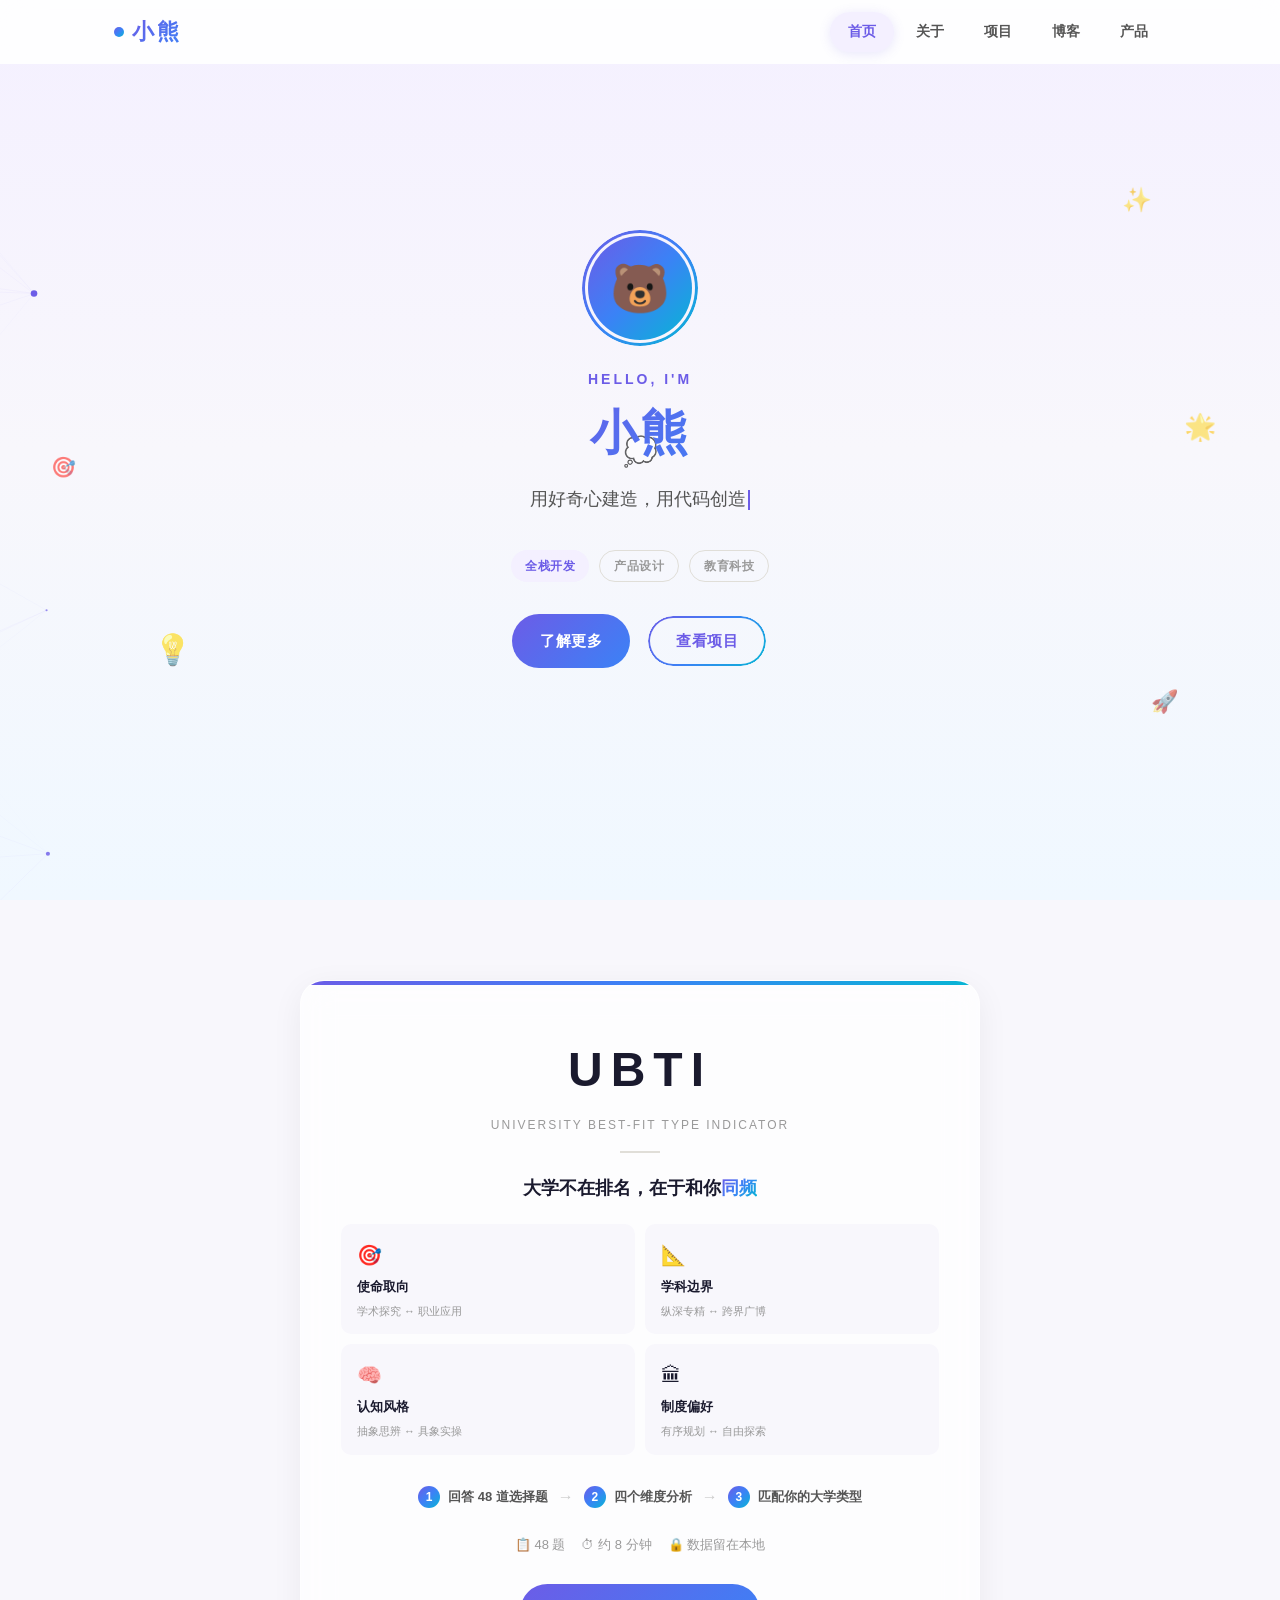
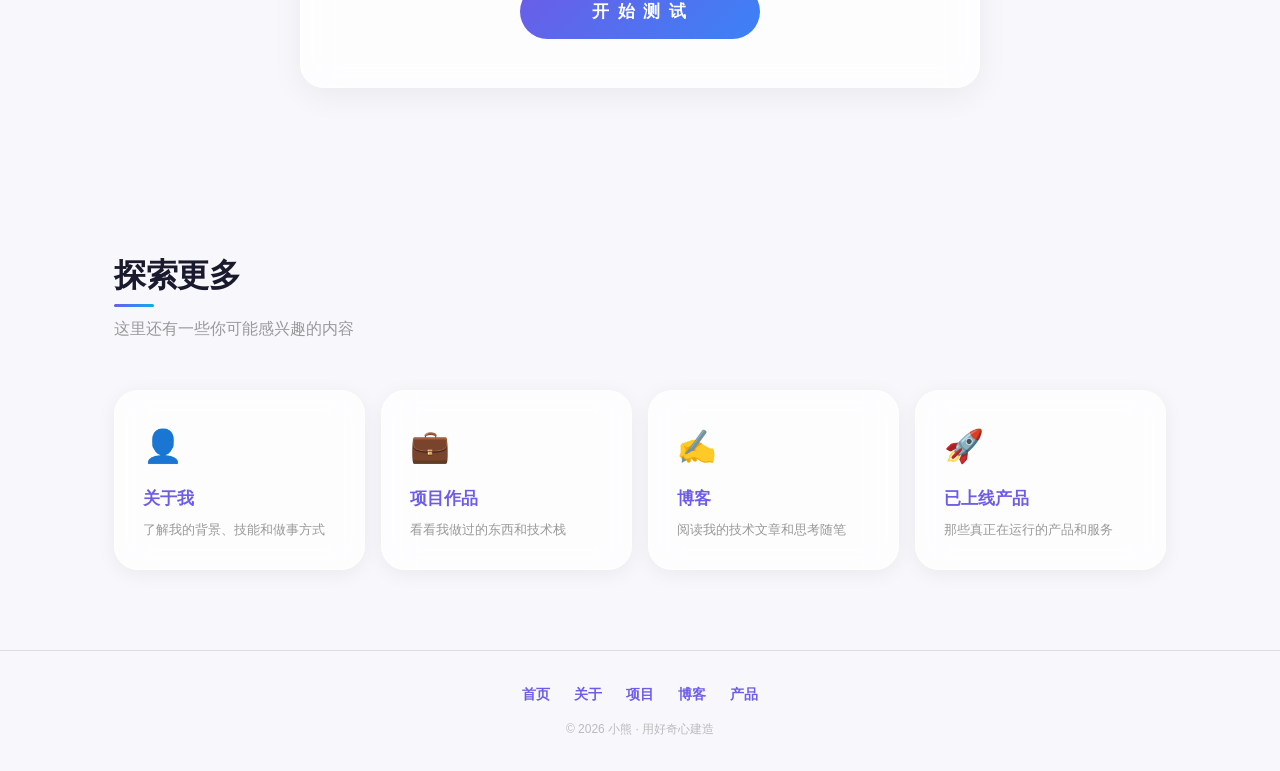
==== commit 2036cf2f: "✨ 个人网站视觉升级：粒子背景、打字机、毛玻璃、多色渐变" ====
--- a/index.html
+++ b/index.html
@@ -3,760 +3,25 @@
 <head>
 <meta charset="UTF-8">
 <meta name="viewport" content="width=device-width, initial-scale=1.0">
-<title>UBTI · 大学适配类型测试</title>
-<style>
-/* ===== RESET & BASE ===== */
-*,*::before,*::after{box-sizing:border-box;margin:0;padding:0}
-body{
-  font-family:"PingFang SC","Noto Sans SC","Microsoft YaHei",-apple-system,sans-serif;
-  background:#F4F2F0;color:#2D3436;min-height:100vh;line-height:1.7;
-}
-
-/* ===== INTRO ===== */
-#intro-screen{display:flex;flex-direction:column;align-items:center;justify-content:center;min-height:100vh;padding:32px 24px;position:relative;z-index:1}
-.intro-card{background:#fff;border-radius:24px;padding:56px 48px;max-width:580px;width:100%;text-align:center;box-shadow:0 2px 20px rgba(0,0,0,.07);position:relative;overflow:hidden}
-.intro-accent{position:absolute;top:0;left:0;right:0;height:4px;background:#6C5CE7}
-.intro-logo{font-size:52px;font-weight:900;letter-spacing:8px;margin-bottom:4px;color:#1E1E2E}
-.intro-subtitle{font-size:13px;color:#999;font-weight:500;letter-spacing:2px;text-transform:uppercase;margin-bottom:20px}
-.intro-divider{width:40px;height:2px;background:#D0CCC8;margin:0 auto 24px}
-.intro-lead{font-size:20px;font-weight:700;color:#1E1E2E;margin-bottom:8px}
-.intro-lead .hl{color:#6C5CE7}
-.intro-explainer{font-size:14px;color:#888;line-height:1.8;margin-bottom:32px}
-
-/* 四维度预览 */
-.intro-dim-grid{display:grid;grid-template-columns:1fr 1fr;gap:10px;margin-bottom:32px;text-align:left}
-.intro-dim-item{background:#FAFAF8;border-radius:12px;padding:14px 16px;display:flex;flex-direction:column;gap:4px}
-.intro-dim-icon{font-size:20px}
-.intro-dim-name{font-size:13px;font-weight:700;color:#1E1E2E}
-.intro-dim-range{font-size:11px;color:#999}
-
-/* 三步说明 */
-.intro-steps{display:flex;align-items:center;justify-content:center;gap:10px;margin-bottom:28px;flex-wrap:wrap}
-.intro-step{display:flex;align-items:center;gap:8px;font-size:13px;color:#666;font-weight:600}
-.step-num{display:inline-flex;align-items:center;justify-content:center;width:22px;height:22px;border-radius:50%;background:#6C5CE7;color:#fff;font-size:12px;font-weight:800;flex-shrink:0}
-.intro-step-arrow{color:#ccc;font-size:16px;font-weight:300}
-
-/* 底部信息 */
-.intro-meta{display:flex;justify-content:center;gap:16px;margin-bottom:32px;font-size:13px;color:#999}
-.intro-meta span{display:flex;align-items:center;gap:5px}
-.btn-start{display:inline-block;padding:16px 72px;font-size:17px;font-weight:700;color:#fff;background:#6C5CE7;border:none;border-radius:50px;cursor:pointer;transition:background .2s;letter-spacing:2px}
-.btn-start:hover{background:#5B4BD5}
-.btn-start:active{background:#4A3CC4}
-
-/* ===== QUIZ ===== */
-#quiz-screen{display:none;max-width:640px;margin:0 auto;padding:24px;position:relative;z-index:1}
-.progress-wrap{margin-bottom:24px}
-.progress-bar{width:100%;height:8px;background:#E0DED8;border-radius:4px;overflow:hidden}
-.progress-fill{height:100%;border-radius:4px;background:#6C5CE7;transition:width .35s ease}
-.progress-text{display:flex;justify-content:space-between;align-items:center;margin-top:10px;font-size:13px;color:#888;font-weight:600}
-.progress-dots{display:flex;gap:5px}
-.progress-dots span{width:8px;height:8px;border-radius:50%;background:#D4D0E8;transition:background .3s}
-.progress-dots span.done{background:#888}
-
-.question-card{background:#fff;border-radius:20px;padding:40px 36px;box-shadow:0 2px 16px rgba(0,0,0,.06);animation:fadeIn .3s ease}
-@keyframes fadeIn{from{opacity:0;transform:translateY(8px)}to{opacity:1;transform:translateY(0)}}
-
-.question-dim-chip{display:inline-block;padding:4px 12px;border-radius:16px;font-size:11px;font-weight:700;letter-spacing:1px;margin-bottom:16px;color:#fff;background:#6C5CE7}
-
-.question-text{font-size:19px;font-weight:700;color:#1E1E2E;margin-bottom:28px;line-height:1.6}
-
-/* spectrum scale */
-.scale-wrap{display:flex;flex-direction:column;gap:20px}
-.scale-labels{display:flex;justify-content:space-between;font-size:13px;color:#888;font-weight:600;padding:0 4px}
-.scale-labels span{max-width:42%;line-height:1.5}
-.scale-spectrum{display:flex;align-items:center;justify-content:space-between;position:relative;padding:8px 4px}
-.scale-btn{position:relative;z-index:1;display:flex;flex-direction:column;align-items:center;gap:8px;background:none;border:none;cursor:pointer;padding:6px 2px;transition:transform .15s}
-.scale-btn:hover{transform:translateY(-2px)}
-.scale-dot{width:28px;height:28px;border-radius:50%;background:#fff;border:3px solid #D0CCC8;transition:all .2s}
-.scale-btn:hover .scale-dot{border-color:#6C5CE7}
-.scale-btn.sel .scale-dot{background:#6C5CE7;border-color:#6C5CE7}
-.scale-slabel{font-size:11px;color:#aaa;font-weight:600;white-space:nowrap;transition:color .2s}
-.scale-btn.sel .scale-slabel{color:#6C5CE7;font-weight:700}
-
-/* back button */
-.back-row{display:flex;justify-content:space-between;align-items:center;margin-top:28px}
-.btn-back{display:inline-flex;align-items:center;gap:6px;padding:10px 20px;font-size:14px;font-weight:600;color:#999;background:transparent;border:1.5px solid #E0DED8;border-radius:24px;cursor:pointer;transition:all .2s}
-.btn-back:hover{color:#6C5CE7;border-color:#6C5CE7;background:#F8F7FF}
-.btn-back:disabled{opacity:.3;cursor:default;pointer-events:none}
-.btn-skip{display:inline-flex;align-items:center;gap:4px;padding:10px 20px;font-size:13px;font-weight:600;color:#ccc;background:transparent;border:none;cursor:pointer;transition:color .2s}
-.btn-skip:hover{color:#999}
-
-/* ===== RESULTS ===== */
-#results-screen{display:none;max-width:680px;margin:0 auto;padding:24px;position:relative;z-index:1}
-.results-hero{text-align:center;margin-bottom:24px;animation:fadeIn .4s ease}
-.character-wrap{display:inline-block;position:relative;margin-bottom:12px}
-.character-wrap svg{filter:drop-shadow(0 4px 12px rgba(0,0,0,.10))}
-.type-code{font-size:40px;font-weight:900;letter-spacing:6px;color:var(--tc);margin-bottom:4px}
-.type-label{font-size:26px;font-weight:800;color:#1E1E2E;margin-bottom:4px}
-.type-tagline{font-size:15px;color:#888;font-weight:500}
-
-.results-card{background:#fff;border-radius:20px;padding:36px;box-shadow:0 2px 16px rgba(0,0,0,.06);margin-bottom:20px;animation:fadeIn .4s ease}
-.results-card h3{font-size:15px;color:#6C5CE7;letter-spacing:1px;margin-bottom:16px;display:flex;align-items:center;gap:8px}
-.profile-text{font-size:15px;color:#444;line-height:2;text-align:justify;margin-bottom:20px}
-
-.key-factors{display:grid;grid-template-columns:1fr 1fr;gap:10px;margin-top:20px}
-.key-factor{display:flex;align-items:center;gap:10px;padding:14px 16px;background:#F4F2F0;border-radius:12px;font-size:14px;font-weight:600;color:#444}
-.key-factor .kf-emoji{font-size:18px}
-.summary-banner{background:#F4F0FF;border-radius:14px;padding:20px 24px;margin-top:20px;text-align:center}
-.summary-banner p{font-size:15px;font-weight:700;color:#1E1E2E;line-height:1.8}
-
-.dimensions-card{background:#fff;border-radius:20px;padding:36px;box-shadow:0 2px 16px rgba(0,0,0,.06);margin-bottom:20px;animation:fadeIn .5s ease}
-.dim-row{display:flex;align-items:center;gap:12px;margin-bottom:18px}
-.dim-row:last-child{margin-bottom:0}
-.dim-label{font-size:13px;font-weight:700;min-width:52px;text-align:center;padding:6px 10px;border-radius:14px;line-height:1.3}
-.dim-label.l{background:#EDE9FE;color:#6C5CE7}
-.dim-label.r{background:#FEE;color:#C0392B}
-.dim-bar-wrap{flex:1;height:28px;background:#F0EDF6;border-radius:14px;display:flex;overflow:hidden}
-.dim-bar-l{height:100%;border-radius:14px 0 0 14px;background:#6C5CE7;transition:width .8s ease;display:flex;align-items:center;justify-content:center;color:#fff;font-size:12px;font-weight:700;min-width:32px}
-.dim-bar-r{height:100%;border-radius:0 14px 14px 0;background:#C0392B;transition:width .8s ease;display:flex;align-items:center;justify-content:center;color:#fff;font-size:12px;font-weight:700;min-width:32px}
-.dim-verdict{font-size:13px;color:#888;min-width:70px;text-align:center;font-weight:600}
-
-.legend-card{background:#fff;border-radius:20px;padding:36px;box-shadow:0 2px 16px rgba(0,0,0,.06);margin-bottom:20px;animation:fadeIn .6s ease}
-.legend-item{margin-bottom:16px;font-size:14px;color:#555;line-height:1.9}
-.legend-item:last-child{margin-bottom:0}
-.legend-item strong{color:#6C5CE7;font-size:15px}
-
-.btn-wrap{text-align:center;margin-top:28px}
-.btn-retake{display:inline-flex;align-items:center;gap:8px;padding:14px 44px;font-size:15px;font-weight:700;color:#6C5CE7;background:#fff;border:2px solid #6C5CE7;border-radius:50px;cursor:pointer;transition:all .2s}
-.btn-retake:hover{background:#6C5CE7;color:#fff}
-
-/* ===== RESPONSIVE: 手机端 ===== */
-@media(max-width:600px){
-  body{font-size:15px}
-  #quiz-screen,#results-screen{padding:16px 10px}
-
-  .intro-card{padding:36px 18px;border-radius:18px;margin:0 4px}
-  .intro-logo{font-size:40px;letter-spacing:5px}
-  .intro-subtitle{font-size:11px;letter-spacing:1px}
-  .intro-lead{font-size:18px}
-  .intro-explainer{font-size:13px;margin-bottom:24px}
-  .intro-dim-grid{grid-template-columns:1fr 1fr;gap:8px;margin-bottom:24px}
-  .intro-dim-item{padding:12px 14px}
-  .intro-dim-name{font-size:12px}
-  .intro-dim-range{font-size:10px}
-  .intro-steps{gap:6px;margin-bottom:22px}
-  .intro-step{font-size:12px;gap:6px}
-  .step-num{width:20px;height:20px;font-size:11px}
-  .intro-step-arrow{font-size:14px}
-  .intro-meta{flex-wrap:wrap;gap:8px;margin-bottom:24px}
-  .intro-meta span{font-size:12px}
-  .btn-start{padding:14px 48px;font-size:16px;width:100%;max-width:320px}
-
-  .question-card{padding:24px 14px;border-radius:18px}
-  .question-text{font-size:17px;margin-bottom:20px}
-  .question-dim-chip{font-size:11px;padding:4px 12px}
-
-  .scale-wrap{gap:12px}
-  .scale-labels{font-size:11px;padding:0 2px}
-  .scale-labels span{max-width:46%}
-  .scale-spectrum{flex-direction:column;gap:6px;padding:0}
-  .scale-btn{flex-direction:row;align-items:center;gap:12px;width:100%;padding:13px 16px;border-radius:14px;border:2px solid #E0DED8;background:#FAFAF8}
-  .scale-btn:hover{transform:none;border-color:#6C5CE7;background:#F8F7FF}
-  .scale-btn.sel{border-color:#6C5CE7;background:#F4F0FF}
-  .scale-dot{width:20px;height:20px;border-width:2.5px;flex-shrink:0}
-  .scale-slabel{font-size:14px;color:#555;font-weight:600;white-space:normal}
-  .scale-btn.sel .scale-slabel{color:#6C5CE7;font-weight:700}
-
-  .back-row{margin-top:20px;flex-wrap:wrap;gap:8px}
-  .btn-back,.btn-skip{flex:1;justify-content:center;padding:12px 16px;font-size:14px}
-  .btn-back{border-radius:24px}
-
-  .progress-dots{display:none}
-  .progress-text{font-size:13px}
-
-  .results-hero{margin-bottom:16px}
-  .type-code{font-size:32px;letter-spacing:4px}
-  .type-label{font-size:22px}
-  .type-tagline{font-size:14px}
-  .character-wrap svg{width:110px;height:110px}
-  .results-card,.dimensions-card,.legend-card{padding:22px 14px;border-radius:18px}
-  .results-card h3,.dimensions-card h3,.legend-card h3{font-size:14px;margin-bottom:12px}
-  .profile-text{font-size:14px;line-height:1.9}
-  .summary-banner{padding:16px 18px}
-  .summary-banner p{font-size:14px}
-
-  .key-factors{grid-template-columns:1fr;gap:8px}
-  .key-factor{padding:12px 14px;font-size:13px}
-
-  .dim-row{flex-wrap:wrap;gap:6px;margin-bottom:16px}
-  .dim-label{min-width:44px;font-size:11px;padding:5px 8px;border-radius:12px}
-  .dim-bar-wrap{height:26px;border-radius:13px;flex:1;min-width:100px}
-  .dim-verdict{width:100%;text-align:center;margin-top:2px;font-size:12px;min-width:auto}
-  .dim-bar-l,.dim-bar-r{font-size:11px;min-width:26px}
-
-  .legend-item{margin-bottom:14px;font-size:13px;line-height:1.8}
-  .legend-item strong{font-size:14px}
-
-  .btn-retake{padding:14px 36px;font-size:15px;width:100%;max-width:300px;justify-content:center}
-}
-
-@media(max-width:380px){
-  .intro-card{padding:28px 12px}
-  .intro-logo{font-size:34px;letter-spacing:4px}
-  .intro-lead{font-size:17px}
-  .intro-explainer{font-size:12px}
-  .intro-dim-grid{grid-template-columns:1fr 1fr;gap:6px}
-  .intro-dim-item{padding:10px 12px}
-  .intro-steps{flex-direction:column;gap:8px}
-  .intro-step-arrow{display:none}
-  .question-card{padding:20px 10px}
-  .question-text{font-size:16px}
-  .scale-labels{font-size:10px}
-  .scale-btn{padding:11px 12px;gap:10px}
-  .scale-slabel{font-size:13px}
-  .type-code{font-size:28px;letter-spacing:3px}
-  .type-label{font-size:20px}
-  .character-wrap svg{width:90px;height:90px}
-}
-</style>
+<meta name="description" content="小熊的个人网站 — 用好奇心建造，用代码创造">
+<title>小熊 · 个人网站</title>
+<link rel="stylesheet" href="css/main.css">
 </head>
 <body>
 
-<!-- ==================== INTRO ==================== -->
-<div id="intro-screen">
-  <div class="intro-card">
-    <div class="intro-accent"></div>
-    <div class="intro-logo">UBTI</div>
-    <div class="intro-subtitle">University Best-fit Type Indicator</div>
-    <div class="intro-divider"></div>
-    <p class="intro-lead">大学不在排名，在于和你<span class="hl">同频</span></p>
-    <p class="intro-explainer">四个维度 · 四十八道题 · 十六种大学适配类型<br>不是按分数分层，而是<span class="hl">按气质匹配</span></p>
-
-    <div class="intro-dim-grid">
-      <div class="intro-dim-item">
-        <div class="intro-dim-icon">🎯</div>
-        <div class="intro-dim-name">使命取向</div>
-        <div class="intro-dim-range">学术探究 ↔ 职业应用</div>
-      </div>
-      <div class="intro-dim-item">
-        <div class="intro-dim-icon">📐</div>
-        <div class="intro-dim-name">学科边界</div>
-        <div class="intro-dim-range">纵深专精 ↔ 跨界广博</div>
-      </div>
-      <div class="intro-dim-item">
-        <div class="intro-dim-icon">🧠</div>
-        <div class="intro-dim-name">认知风格</div>
-        <div class="intro-dim-range">抽象思辨 ↔ 具象实操</div>
-      </div>
-      <div class="intro-dim-item">
-        <div class="intro-dim-icon">🏛</div>
-        <div class="intro-dim-name">制度偏好</div>
-        <div class="intro-dim-range">有序规划 ↔ 自由探索</div>
-      </div>
-    </div>
-
-    <div class="intro-steps">
-      <div class="intro-step"><span class="step-num">1</span>回答 48 道选择题</div>
-      <div class="intro-step-arrow">→</div>
-      <div class="intro-step"><span class="step-num">2</span>四个维度分析</div>
-      <div class="intro-step-arrow">→</div>
-      <div class="intro-step"><span class="step-num">3</span>匹配你的大学类型</div>
-    </div>
-
-    <div class="intro-meta">
-      <span>📋 48 题</span><span>⏱ 约 8 分钟</span><span>🔒 数据留在本地</span>
-    </div>
-    <button class="btn-start" onclick="startQuiz()">开 始 测 试</button>
-  </div>
+<div id="app">
+  <nav-bar :current="currentRoute"></nav-bar>
+  <component :is="currentComponent"></component>
+  <site-footer></site-footer>
+  <button id="back-to-top" class="back-to-top" onclick="scrollToTop()" title="返回顶部">↑</button>
 </div>
 
-<!-- ==================== QUIZ ==================== -->
-<div id="quiz-screen">
-  <div class="progress-wrap">
-    <div class="progress-bar"><div class="progress-fill" id="progress-fill" style="width:0%"></div></div>
-    <div class="progress-text">
-      <span id="progress-label">第 1 / 48 题</span>
-      <div class="progress-dots" id="progress-dots"></div>
-    </div>
-  </div>
-  <div class="question-card" id="question-card"></div>
-</div>
+<!-- Vue 3 -->
+<script src="js/vue.global.prod.js"></script>
+<!-- 特效引擎 -->
+<script type="module" src="js/effects.js"></script>
+<!-- 应用入口 -->
+<script type="module" src="js/app.js"></script>
 
-<!-- ==================== RESULTS ==================== -->
-<div id="results-screen">
-  <div class="results-hero">
-    <div class="character-wrap" id="character-wrap"></div>
-    <div class="type-code" id="type-code"></div>
-    <div class="type-label" id="type-label"></div>
-    <div class="type-tagline" id="type-tagline"></div>
-  </div>
-  <div class="results-card" id="profile-card"></div>
-  <div class="results-card" id="factors-card"></div>
-  <div class="dimensions-card" id="dimensions-card"></div>
-  <div class="legend-card" id="legend-card"></div>
-  <div class="btn-wrap">
-    <button class="btn-retake" onclick="retakeTest()">🔄 重新测试</button>
-  </div>
-</div>
-
-<script>
-// ╔══════════════════════════════════════════════════════╗
-// ║  卡通角色 SVG 生成器                                 ║
-// ╚══════════════════════════════════════════════════════╝
-function makeCharacter(opt){
-  const bc=opt.bodyColor,bcl=opt.bodyColorLight||bc,sk=opt.skin||'#FFDBB5';
-  const hc=opt.hairColor||'#3D2B1F',ht=opt.hairType||'short';
-  const acc=opt.accessory||'none',expr=opt.expression||'smile';
-
-  function hairPath(){
-    const m={
-      'short':'<path d="M35 44 Q35 24 52 24 L56 22 Q58 18 64 18 Q70 18 72 22 L76 24 L93 24 Q110 24 110 44 Q110 50 106 48 Q102 44 100 46 Q96 50 90 44 L86 38 Q82 34 76 34 L70 30 Q66 26 64 26 Q62 26 58 30 L52 34 Q46 34 42 38 L38 44 Q32 50 28 46 Q24 44 20 48 Q16 50 16 44 Z" fill="'+hc+'"/>',
-      'bob':'<path d="M34 46 Q34 22 50 22 L58 18 Q62 14 68 14 Q74 14 78 18 L86 22 Q102 22 102 46 Q102 54 98 56 L96 50 Q94 44 88 46 L82 52 Q78 58 72 60 Q68 62 64 60 Q58 56 54 52 L48 46 Q42 44 38 50 L36 56 Q34 54 34 46 Z" fill="'+hc+'"/>',
-      'long':'<path d="M34 44 Q34 20 50 20 L56 16 Q62 10 70 10 Q78 10 84 16 L90 20 Q106 20 106 44 Q106 50 104 52 L100 68 Q98 78 92 82 Q86 86 78 82 L72 74 Q68 68 64 66 L70 50 Q74 42 78 44 L82 48 Q86 50 90 46 L94 44 Q98 44 98 46 Q98 50 94 50 L90 54 L88 64 Q86 74 80 78 Q74 80 68 76 L62 68 Q58 60 56 56 L50 50 Q46 44 42 44 L38 48 Q34 50 30 48 Q26 46 26 42 Q26 34 34 44 Z" fill="'+hc+'"/>',
-      'curly':'<path d="M34 44 Q32 18 50 22 Q56 8 64 14 Q72 8 78 16 Q86 10 90 18 Q96 14 100 22 Q108 24 106 36 Q110 44 104 48 Q98 52 94 46 Q90 38 86 44 Q82 50 78 44 Q74 38 70 44 Q66 50 62 44 Q58 38 54 44 Q50 50 46 46 Q40 52 34 48 Z" fill="'+hc+'"/>',
-      'spiky':'<path d="M34 46 Q36 24 50 22 L54 12 Q56 4 62 8 Q68 4 72 10 L78 6 Q82 12 86 16 L92 18 Q102 14 104 28 Q110 36 106 44 Q100 52 96 46 Q90 52 84 46 Q78 52 72 46 Q66 50 60 44 Q54 50 48 46 Q40 52 34 46 Z" fill="'+hc+'"/>',
-    };
-    return m[ht]||m['short'];
-  }
-  function eyes(){
-    if(expr==='excited') return '<circle cx="60" cy="46" r="4" fill="#1E1E2E"/><circle cx="80" cy="46" r="4" fill="#1E1E2E"/><circle cx="61" cy="44" r="1.5" fill="#fff"/><circle cx="81" cy="44" r="1.5" fill="#fff"/>';
-    if(expr==='determined') return '<circle cx="60" cy="46" r="3.5" fill="#1E1E2E"/><circle cx="80" cy="46" r="3.5" fill="#1E1E2E"/><line x1="54" y1="42" x2="63" y2="47" stroke="#1E1E2E" stroke-width="1.8" stroke-linecap="round"/><line x1="86" y1="42" x2="77" y2="47" stroke="#1E1E2E" stroke-width="1.8" stroke-linecap="round"/>';
-    if(expr==='thoughtful') return '<circle cx="58" cy="47" r="2.8" fill="#1E1E2E"/><circle cx="78" cy="47" r="2.8" fill="#1E1E2E"/><circle cx="56" cy="44" r="1" fill="#fff"/><circle cx="76" cy="44" r="1" fill="#fff"/>';
-    return '<circle cx="60" cy="46" r="3.2" fill="#1E1E2E"/><circle cx="80" cy="46" r="3.2" fill="#1E1E2E"/><circle cx="61.5" cy="44.5" r="1.3" fill="#fff"/><circle cx="81.5" cy="44.5" r="1.3" fill="#fff"/>';
-  }
-  function mouth(){
-    if(expr==='excited') return '<path d="M62 56 Q70 66 78 56" stroke="#1E1E2E" stroke-width="2.2" fill="none" stroke-linecap="round"/>';
-    if(expr==='determined') return '<path d="M63 56 L77 56" stroke="#1E1E2E" stroke-width="2" stroke-linecap="round"/>';
-    if(expr==='thoughtful') return '<path d="M65 58 Q70 54 75 58" stroke="#1E1E2E" stroke-width="1.8" fill="none" stroke-linecap="round"/>';
-    return '<path d="M63 55 Q70 61 77 55" stroke="#1E1E2E" stroke-width="2" fill="none" stroke-linecap="round"/>';
-  }
-  function accSVG(){
-    const a={
-      'glasses':'<circle cx="55" cy="45" r="11" fill="none" stroke="#333" stroke-width="2.5"/><circle cx="85" cy="45" r="11" fill="none" stroke="#333" stroke-width="2.5"/><line x1="66" y1="45" x2="74" y2="45" stroke="#333" stroke-width="2"/>',
-      'goggles':'<circle cx="55" cy="44" r="13" fill="rgba(255,255,255,.4)" stroke="#555" stroke-width="2.5"/><circle cx="85" cy="44" r="13" fill="rgba(255,255,255,.4)" stroke="#555" stroke-width="2.5"/><line x1="68" y1="44" x2="72" y2="44" stroke="#555" stroke-width="2.5"/>',
-      'star':'<polygon points="96,28 99,34 106,35 101,40 102,47 96,44 90,47 91,40 86,35 93,34" fill="#FFE66D" stroke="#F0C800" stroke-width="1"/>',
-      'heart':'<path d="M90 82 Q90 74 96 74 Q102 74 102 80 Q102 88 96 94 Q90 88 90 82 Z" fill="#FF6B6B"/>',
-      'book':'<rect x="26" y="70" width="28" height="20" rx="2" fill="#fff" stroke="#999" stroke-width="1.5"/><line x1="40" y1="70" x2="40" y2="90" stroke="#999" stroke-width="1"/><line x1="30" y1="76" x2="37" y2="76" stroke="#ccc" stroke-width="1"/><line x1="30" y1="81" x2="37" y2="81" stroke="#ccc" stroke-width="1"/>',
-      'beaker':'<path d="M26 82 L26 68 Q32 60 32 50 L32 34 L30 34 L30 28 L50 28 L50 34 L48 34 L48 50 Q48 60 54 68 L54 82 Z" fill="none" stroke="#fff" stroke-width="2" opacity=".8"/><rect x="27" y="78" width="26" height="4" rx="1" fill="#fff" opacity=".5"/>',
-      'magnifier':'<circle cx="96" cy="78" r="10" fill="none" stroke="#fff" stroke-width="2.5" opacity=".8"/><line x1="88" y1="86" x2="80" y2="94" stroke="#fff" stroke-width="3" stroke-linecap="round" opacity=".8"/>',
-      'leaf':'<path d="M94 74 Q102 64 98 56 Q90 60 88 68 Q86 76 94 74 Z" fill="#4ADE80"/><line x1="94" y1="74" x2="98" y2="56" stroke="#22C55E" stroke-width="1"/>',
-      'chess':'<path d="M90 90 Q90 76 94 68 Q96 62 100 56 Q104 50 98 48 Q92 46 92 52 Q92 56 96 58 Q94 62 90 68 Q86 76 86 90 Z" fill="#F8F9FA" stroke="#ccc" stroke-width="1.5"/>',
-      'gear':'<circle cx="28" cy="62" r="8" fill="none" stroke="#fff" stroke-width="2.5" opacity=".7"/><circle cx="28" cy="62" r="2.5" fill="#fff" opacity=".7"/><line x1="28" y1="52" x2="28" y2="55" stroke="#fff" stroke-width="2" opacity=".7"/><line x1="28" y1="69" x2="28" y2="72" stroke="#fff" stroke-width="2" opacity=".7"/><line x1="18" y1="62" x2="21" y2="62" stroke="#fff" stroke-width="2" opacity=".7"/><line x1="35" y1="62" x2="38" y2="62" stroke="#fff" stroke-width="2" opacity=".7"/>',
-      'rocket':'<path d="M100 70 Q104 56 102 44 Q100 36 96 40 Q94 48 94 56 Q94 64 96 70 Z" fill="#fff" opacity=".8"/><path d="M96 40 L94 28 L100 20 L106 28 L104 40" fill="#FF6B6B" opacity=".8"/><circle cx="100" cy="24" r="2" fill="#FFE66D"/>',
-      'globe':'<circle cx="28" cy="62" r="11" fill="none" stroke="#fff" stroke-width="2" opacity=".7"/><ellipse cx="28" cy="62" rx="5" ry="11" fill="none" stroke="#fff" stroke-width="1" opacity=".5"/><line x1="18" y1="62" x2="38" y2="62" stroke="#fff" stroke-width="1" opacity=".5"/>',
-      'stethoscope':'<path d="M26 76 L26 64 Q26 54 34 54 Q42 54 42 60 Q42 66 34 64" fill="none" stroke="#fff" stroke-width="2.5" opacity=".7" stroke-linecap="round"/><circle cx="34" cy="60" r="4" fill="none" stroke="#fff" stroke-width="2" opacity=".7"/>',
-      'palette':'<ellipse cx="30" cy="70" rx="14" ry="10" fill="#fff" opacity=".7" transform="rotate(-15 30 70)"/><circle cx="24" cy="66" r="2.5" fill="#FF6B6B"/><circle cx="32" cy="64" r="2.5" fill="#4ECDC4"/><circle cx="28" cy="73" r="2" fill="#FFE66D"/><circle cx="36" cy="71" r="2.5" fill="#A78BFA"/>',
-      'megaphone':'<path d="M86 84 L74 76 L56 76 L56 92 L74 92 L86 84 Z" fill="#fff" opacity=".7"/><path d="M86 84 L96 76 L96 92 Z" fill="#fff" opacity=".5"/>',
-      'wrench':'<rect x="20" y="78" width="28" height="5" rx="2" fill="#fff" opacity=".7" transform="rotate(-30 34 80)"/><circle cx="20" cy="81" r="6" fill="none" stroke="#fff" stroke-width="2.5" opacity=".7"/>',
-      'none':'',
-    };
-    return a[acc]||'';
-  }
-  return `<svg viewBox="0 0 140 140" width="160" height="160" xmlns="http://www.w3.org/2000/svg">
-    <circle cx="70" cy="70" r="64" fill="${bcl}" opacity=".12"/>
-    <circle cx="70" cy="70" r="64" fill="none" stroke="${bc}" stroke-width="2.5" opacity=".4"/>
-    <path d="M30 102 Q30 82 46 74 L94 74 Q110 82 110 102 L110 126 L30 126 Z" fill="${bc}" opacity=".85"/>
-    <circle cx="70" cy="50" r="28" fill="${sk}"/>
-    ${hairPath()}
-    ${eyes()}
-    <ellipse cx="54" cy="54" rx="5" ry="2.8" fill="#FFB6C1" opacity=".45"/>
-    <ellipse cx="86" cy="54" rx="5" ry="2.8" fill="#FFB6C1" opacity=".45"/>
-    ${mouth()}
-    ${accSVG()}
-    ${opt.sparkle?'<circle cx="100" cy="30" r="2" fill="#FFE66D" opacity=".8"/><circle cx="40" cy="28" r="1.5" fill="#FFE66D" opacity=".7"/><circle cx="108" cy="50" r="1.8" fill="#FFE66D" opacity=".6"/>':''}
-  </svg>`;
-}
-
-// ╔══════════════════════════════════════════════════════╗
-// ║  16 种类型 (角色 + 画像 + 择校要素 + 总结)           ║
-// ╚══════════════════════════════════════════════════════╝
-const TYPE_CONFIG = {
-  "R-D-A-S":{
-    label:"学院派学者", tagline:"学术的殿堂，是你天然的栖息地。",
-    character:{bodyColor:"#5B7FD8",bodyColorLight:"#7B9FEF",skin:"#FFDBB5",hairColor:"#3D2B1F",hairType:"short",accessory:"glasses",expression:"thoughtful"},
-    profile:"你属于学术世界里的「原住民」。你对抽象理论有强烈的亲近感，享受在单一领域持续深挖的满足，倾向于在清晰、严谨的学术框架内推进。你喜欢结构分明的课程体系——先打基础，再攻专题，每一步都有明确的学术阶梯。对你来说，读研读博不是「选项」，而是自然延伸。你最适合学术传统深厚、有一流教授坐镇的研究型大学基础学科方向。",
-    factors:["基础学科实力与学术排名","教授学术水平与导师资源","深造率与保研推免比例","学术社团与讨论文化氛围"],
-    summary:"你天生属于学术的殿堂。去寻找那些把基础学科当作品牌、把学术训练当作核心使命的大学——在那里，你会找到和你一样对知识本身着迷的人。"
-  },
-  "R-D-A-F":{
-    label:"独立思想者", tagline:"用你自己的方式，回答你自己的问题。",
-    character:{bodyColor:"#8B5CF6",bodyColorLight:"#A78BFA",skin:"#FFDAB9",hairColor:"#4A1F6E",hairType:"curly",accessory:"star",expression:"thoughtful",sparkle:true},
-    profile:"你是按照自己的智识罗盘导航的人。你的理论好奇心极强，且往往窄而深——宁可花一学期啃透一个领域，也不愿浮光掠影地扫过十个方向。但你强烈抵触被课表框死：你需要选课的弹性，需要能和教授一对一深度对话的小环境，需要被当作一个独立的思考者来对待。你最适合研究型大学中的精英通识教育项目或荣誉学院。",
-    factors:["个性化培养方案与自主设计专业","导师一对一指导制度","独立研究机会与本科生科研基金","精英通识教育项目或荣誉学院"],
-    summary:"你不需要被安排——你只需要被支持。去找到那些把学生当作独立研究者来培养的大学项目，在那里，你的好奇心和自主性会被当作最大的资本。"
-  },
-  "R-D-C-S":{
-    label:"实验室工程师", tagline:"在实验中寻找世界的秩序。",
-    character:{bodyColor:"#06B6D4",bodyColorLight:"#22D3EE",skin:"#FFDCC3",hairColor:"#1A1A2E",hairType:"spiky",accessory:"beaker",expression:"determined"},
-    profile:"你是一个把理论变成现实的人。你喜欢动手，但不止于动手——你享受「理解原理→设计实验→验证假设→产出成果」的完整回路。你在有清晰结构的实验室环境中如鱼得水，喜欢有形的产出（数据、装置、代码），而非纯纸上推演。你最需要的是理工类强校的硬科学和工程学科——那里有先进的实验设备、强调「做中学」的传统。",
-    factors:["实验设备与科研平台水平","工程/实验类课程占比","本科生进入实验室的机会","行业认证与项目实训体系"],
-    summary:"你的成长发生在实验室的台面上、代码的调试中、装置的组装里。去找那些舍得在实验设备上花钱、把「做中学」写进培养方案的理工强校。"
-  },
-  "R-D-C-F":{
-    label:"探索型科学家", tagline:"好奇心是你的罗盘，实验室是你的游乐场。",
-    character:{bodyColor:"#10B981",bodyColorLight:"#34D399",skin:"#FFDBAC",hairColor:"#7B3F00",hairType:"bob",accessory:"magnifier",expression:"excited"},
-    profile:"你是一个科学世界里的自由探索者。你对用实验手段探索未知有浓厚兴趣，但你不喜欢被标准化的实验手册束缚——你想自己设计实验，自己决定研究方向。你需要的是一个能给你科研自主权、鼓励本科生进实验室、导师愿意放手让你试错的环境。你最适合新型研究型大学或科教融合项目。",
-    factors:["本科生科研自主权与自由度","导师的开放性与试错包容度","前沿科研项目参与机会","新型研究型大学的扁平化结构"],
-    summary:"传统的大课灌输不适合你——你需要在真正的实验室里和真正的科研问题过招。去找那些把本科生当研究者、而不是当学生来对待的新型大学。"
-  },
-  "R-W-A-S":{
-    label:"人文通才", tagline:"在经典中寻找连接世界的线索。",
-    character:{bodyColor:"#F59E0B",bodyColorLight:"#FBBF24",skin:"#FFE0BD",hairColor:"#5C3317",hairType:"long",accessory:"book",expression:"smile"},
-    profile:"你对人文社科的多个领域都有发自内心的兴趣——历史、哲学、文学、社会学，你一样都不想放弃。你喜欢在不同学科之间找联系，享受阅读、讨论和写作的过程。你偏好有体系的通识教育，需要经典阅读和核心课程为你搭建知识框架，而不是一堆零散的选修课。你最适合综合性大学中人文传统深厚、通识教育成熟的环境。",
-    factors:["人文通识课程体系的完整度","经典阅读与讨论课（seminar）传统","人文社科的跨学科项目与研究中心","校园文化的人文气息与学术活动"],
-    summary:"你适合的大学不是规模最大或排名最高的，而是那些仍然相信「经典阅读能改变一个人」的地方。去找有核心课程传统、有讨论课文化的人文强校。"
-  },
-  "R-W-A-F":{
-    label:"自由跨界者", tagline:"知识没有边界，你也不需要。",
-    character:{bodyColor:"#F43F5E",bodyColorLight:"#FB7185",skin:"#FFD9C5",hairColor:"#FF6B9D",hairType:"long",accessory:"star",expression:"excited",sparkle:true},
-    profile:"你是最典型的「无法被一个专业定义」的人。你的智识兴趣广泛且不断自我扩展——你对「学科边界」这个概念本身就不太尊重，因为你认为所有真正重要的问题都出现在边界上。你需要极大的课程自由度：跨院系选课、自主设计专业、独立研究项目——这些不是「加分项」，而是你的「基本需求」。",
-    factors:["跨院系选课的自由度与便利性","自主设计专业/个性化培养方案","跨学科研究中心与项目制学习","允许试错和转换方向的弹性学制"],
-    summary:"你不需要一个「专业」——你需要一个让你自由组合知识的平台。去找那些真正允许跨院系选课、甚至有「自主设计专业」制度的大学，那里才是你的主场。"
-  },
-  "R-W-C-S":{
-    label:"应用研究者", tagline:"让知识在真实的土壤里生根。",
-    character:{bodyColor:"#059669",bodyColorLight:"#34D399",skin:"#FFDCC3",hairColor:"#2C1810",hairType:"short",accessory:"leaf",expression:"smile"},
-    profile:"你关心的核心问题是「知识怎么用于解决实际问题」。你对多个领域都有兴趣，但不是纯理论层面的——你想看到知识落地的效果，想在田野、实验室、工程项目中验证想法。你适合有鲜明行业特色的研究型大学（如农林、地矿、海洋、交通），那里既有学术深度，又有强烈的应用导向。",
-    factors:["行业特色学科的实力与声誉","产学研结合的紧密程度","田野调查/工程实践类课程比重","与行业部委或龙头企业的合作关系"],
-    summary:"纯书斋不适合你——你需要一个把科研做在大地上、把论文写在工程里的地方。去找那些行业特色鲜明的「隐形冠军」大学。"
-  },
-  "R-W-C-F":{
-    label:"社会创新者", tagline:"用跨学科的工具，解决真实世界的问题。",
-    character:{bodyColor:"#F97316",bodyColorLight:"#FB923C",skin:"#FFDBB5",hairColor:"#8B4513",hairType:"curly",accessory:"heart",expression:"excited"},
-    profile:"你相信最好的学习发生在解决真实社会问题的过程中。你对社科、设计、工程、商科都可能感兴趣——但不是被学科本身吸引，而是被「怎么用这些工具让世界变得更好」这个更大的问题驱动。你适合那些鼓励社会创新、有跨学科项目制学习、支持学生发起自己的项目的大学。",
-    factors:["社会创新/设计思维类课程与工作坊","学生自主发起项目的资金与制度支持","服务学习（service-learning）的融入程度","社会企业孵化器或公益创新中心"],
-    summary:"你想改变世界——你的大学应该帮你迈出第一步。去找那些把社会创新融入课程体系、鼓励学生「做点什么」而不仅仅是「学点什么」的大学。"
-  },
-  "V-D-A-S":{
-    label:"高精专才", tagline:"精准、深刻、不可替代。",
-    character:{bodyColor:"#3B82F6",bodyColorLight:"#60A5FA",skin:"#FFE4C9",hairColor:"#0F0F1A",hairType:"bob",accessory:"chess",expression:"determined"},
-    profile:"你目标清晰，路径感极强。你选择大学的逻辑不是「我想探索什么」，而是「我想成为什么」。你对抽象分析和专业壁垒有天然的亲近感，愿意在金融、法律、精算、高端翻译等高门槛领域深耕，且你偏好有明确职业通道的培养体系。你最需要的是行业特色强校——财经、政法、外语类院校。",
-    factors:["专业在行业内的认可度与校友网络","职业资格认证与考试的对接程度","清晰的职业发展路径与实习体系","专业排名与行业雇主的定向招聘"],
-    summary:"你不需要「探索」，你需要「成为」。去找那些在特定行业有统治力的特色强校——在那里，你的专业就是你的通行证，校友网络就是你的起跑线。"
-  },
-  "V-D-A-F":{
-    label:"策略分析师", tagline:"在复杂的系统中，找到你的独特视角。",
-    character:{bodyColor:"#6366F1",bodyColorLight:"#818CF8",skin:"#FFDAB9",hairColor:"#1A1A3E",hairType:"short",accessory:"glasses",expression:"thoughtful"},
-    profile:"你既有深入分析复杂问题的能力，又需要一定的自由度来发展自己的独特判断。你适合财经、管理、新闻传播类强校，但最好是那些提供弹性学制、鼓励跨领域选修的项目——你需要的不只是「标准答案」，而是发展自己分析框架的空间。你会在案例拆解、策略推演和数据分析类课程中大放异彩。",
-    factors:["案例教学与实战分析类课程比重","跨领域选修与双学位的便利性","校友职业路径的多样性与质量","数据分析与策略研究类资源"],
-    summary:"你的价值在于独特的判断力。去找那些不只教标准答案、而是培养你建立自己分析框架的大学和专业项目。"
-  },
-  "V-D-C-S":{
-    label:"硬核工程师", tagline:"不满足于想——你要把它造出来。",
-    character:{bodyColor:"#64748B",bodyColorLight:"#94A3B8",skin:"#FFDCC3",hairColor:"#2D2D2D",hairType:"spiky",accessory:"gear",expression:"determined"},
-    profile:"你是一个建造者。你最大的驱动力是把东西实实在在地做出来——代码、电路、结构、系统。你适合应用型工科强校，那些有系统化训练、行业认证、实习体系完善的地方。你需要在有结构的环境中通过「做」来学，而不是通过「读」来学。国防军工、航空航天、硬科技、高端制造——这些技术门槛高、路径清晰的领域天然吸引你。",
-    factors:["工程实训条件与项目制教学比重","行业认证体系与职业资格对接","企业合作项目与实习基地质量","专业技术社团与学科竞赛传统"],
-    summary:"你需要一个能让你动手建造的地方——设备齐全的车间、有项目的导师、看得见的技术成长阶梯。去找那些以「工程师文化」为荣的工科强校。"
-  },
-  "V-D-C-F":{
-    label:"创业实践者", tagline:"不要告诉我不可能——我要试试看。",
-    character:{bodyColor:"#EF4444",bodyColorLight:"#F87171",skin:"#FFDBAC",hairColor:"#6B2020",hairType:"spiky",accessory:"rocket",expression:"excited"},
-    profile:"你是一个实干家——最大的驱动力是「把想法变成产品/项目/组织」。学术理论对你来说只有工具价值，你更关心「这东西能不能跑起来」。你适合创业氛围浓厚、产教融合紧密的大学——那里有孵化器、有创业基金、有灵活的学制允许你 gap 一年去试项目。传统「上课-考试-毕业」的路径对你来说太慢了。",
-    factors:["创业孵化器与种子基金的可及性","弹性学制与休学创业的政策支持","产教融合与企业导师资源","创业类竞赛与路演活动的活跃度"],
-    summary:"你的大学应该是一个 launchpad，不是一条流水线。去找那些有创业基因、鼓励学生「先做起来」的大学——那里会给你跑道，而不仅仅是课表。"
-  },
-  "V-W-A-S":{
-    label:"文化传播者", tagline:"用语言和思想去影响世界。",
-    character:{bodyColor:"#EAB308",bodyColorLight:"#FACC15",skin:"#FFE0BD",hairColor:"#C4A44A",hairType:"bob",accessory:"megaphone",expression:"smile"},
-    profile:"你的核心驱动力是沟通和影响——你想理解人、影响人、帮助人。你对教育、语言、传媒、文化等领域有广泛的兴趣，且偏好有体系的训练（如教师资格证、翻译认证、新闻从业标准）。你最适合师范、语言、传媒类强校——这些地方既有深厚的文化底蕴，又有清晰的职业出口。",
-    factors:["专业认证体系与行业准入对接","实践教学（教学实习/媒体报道等）比重","人文通识教育的广度与深度","校友在文化教育传媒行业的分布"],
-    summary:"你想影响人——你需要一所大学，既给你深厚的文化底蕴，也给你清晰的职业路径。去找那些在师范、语言、传媒领域有不可撼动地位的特色强校。"
-  },
-  "V-W-A-F":{
-    label:"跨界沟通者", tagline:"在不同文化和领域之间搭建桥梁。",
-    character:{bodyColor:"#14B8A6",bodyColorLight:"#2DD4BF",skin:"#FFD9C5",hairColor:"#1A5C5C",hairType:"curly",accessory:"globe",expression:"excited"},
-    profile:"你享受在不同文化、不同领域之间做翻译和连接的工作。国际关系、外交、跨文化传播、国际商务是你的天然领域。你既需要有国际视野的学术训练，又需要足够的自由度来塑造自己独特的知识组合——纯「标准化培养」让你感到窒息。你最适合国际化程度高、有丰富海外交流项目的大学。",
-    factors:["国际化程度与海外交流项目数量","多语种教学资源与跨文化课程","国际组织/跨国企业的实习机会","校园的国际文化多样性与包容度"],
-    summary:"你的视野跨越国界——你的大学也应该如此。去找那些真正国际化的大学，在那里，不同文化背景的人在一起学习本身就是最好的教育。"
-  },
-  "V-W-C-S":{
-    label:"临床实干家", tagline:"用双手和知识，直接守护生命。",
-    character:{bodyColor:"#DC2626",bodyColorLight:"#F87171",skin:"#FFDBB5",hairColor:"#1C1C1C",hairType:"short",accessory:"stethoscope",expression:"determined"},
-    profile:"你的核心驱动力是直接帮助具体的人。医药、护理、康复、临床心理——这些领域要求你把广泛的知识（生物、化学、心理、伦理）整合成具体的临床判断，并在高度规范化的系统内精确操作。你最适合医科类大学或综合大学的医学部——那里有系统的临床训练体系、明确的职业阶梯，以及「生命至上」的专业文化。",
-    factors:["附属医院/临床教学基地的数量与质量","临床实践训练的占比与规范性","执业资格考试通过率与行业认可度","医学人文与伦理教育的融入程度"],
-    summary:"你选择的不是一份职业，而是一种以他人生命为重的召唤。去找那些有强大附属医院体系、把临床训练视为核心使命的医科院校。"
-  },
-  "V-W-C-F":{
-    label:"艺体创作者", tagline:"创造，是你不可妥协的本能。",
-    character:{bodyColor:"#D946EF",bodyColorLight:"#E879F9",skin:"#FFDAB9",hairColor:"#C026D3",hairType:"long",accessory:"palette",expression:"excited",sparkle:true},
-    profile:"你通过创造来表达自己——无论是视觉艺术、表演、设计还是体育。你对多个领域保持开放，但核心是通过身体和感官与世界互动，产出可感知的作品或表现。你最适合艺术、设计、体育类院校——那里有工作室文化、师徒制、展演机制，和传统大学的「听课-考试」完全是两套逻辑。",
-    factors:["工作室/排练厅/训练场馆的条件","师徒制与一对一指导的传统","展演/比赛/发布的机会与平台","创作自由度与跨媒介实验的空间"],
-    summary:"你的大学不是一个「学知识的地方」，而是你创作和成长的场域。去找那些有工作室文化、有师徒传承、有展演舞台的艺术或体育院校——在那里，创作不是课外活动，而是核心使命。"
-  }
-};
-
-// ╔══════════════════════════════════════════════════════╗
-// ║  题库 (48题，每个维度12题)                            ║
-// ╚══════════════════════════════════════════════════════╝
-const QUESTIONS = [
-  // === U 维度 (使命取向: R学术探究 vs V职业应用) ===
-  {dim:"U",text:"你更享受哪种学习过程？",optA:"为了理解一个理论，可以花很长时间反复琢磨",optB:"学到能立刻用起来的技能，最有成就感"},
-  {dim:"U",text:"你对大学四年的核心期待是什么？",optA:"深入理解某个学科的本质和思维方式",optB:"获得有竞争力的职业能力和行业认知"},
-  {dim:"U",text:"关于读研深造（继续攻读硕士/博士研究生），你的态度是？",optA:"如果有感兴趣的学术方向，我希望继续深造",optB:"除非从事的职业明确要求，否则我更想本科毕业后直接工作"},
-  {dim:"U",text:"一门课程同时涉及「为什么」和「怎么做」，你更看重哪一部分？",optA:"「为什么」——理解背后的原理和逻辑让我感到充实",optB:"「怎么做」——学到可操作的方法和技能让我觉得有收获"},
-  {dim:"U",text:"你理想中的大学老师更接近哪种描述？",optA:"学术造诣深厚、在学科领域内有原创理论贡献的学者",optB:"行业经验丰富、能把业界真实案例带入课堂的实践者"},
-  {dim:"U",text:"如果你做毕业论文/设计（大学最后一年的综合性研究或实践课题），你倾向于？",optA:"选择一个偏理论探究的课题",optB:"选择一个有直接应用价值的课题"},
-  {dim:"U",text:"你对顶尖学者（在自己领域取得重要学术成就的人）的态度是？",optA:"非常敬佩，希望自己未来也能在学术上做出贡献",optB:"尊重他们的成就，但我更关心这些研究成果的实际用途"},
-  {dim:"U",text:"选课时，你更容易被哪类课程吸引？",optA:"深入的理论专题课，例如「康德哲学导论」「量子力学原理」",optB:"实用的技能课，例如「Python 数据分析」「商务英语写作」"},
-  {dim:"U",text:"以下哪种描述更符合你对大学四年「成功」的定义？",optA:"建立了一套深刻的思维框架，形成了自己看世界的方式",optB:"找到了清晰的职业方向，并且具备了从事该职业的核心能力"},
-  {dim:"U",text:"对于课外竞赛和项目，你更愿意参加？",optA:"学术类竞赛，如数学建模竞赛、「挑战杯」学术科技作品竞赛",optB:"实践类竞赛，如创业计划大赛、商业案例分析赛"},
-  {dim:"U",text:"以下哪种对「终身学习」的理解更接近你的想法？",optA:"围绕一个知识体系，随着时间推移不断加深理解",optB:"跟随职业发展和时代变化，持续更新自己的技能组合"},
-  {dim:"U",text:"评价一所大学好不好，你最先关注的指标是什么？",optA:"学术声誉、学科评估排名、教授学术水平",optB:"毕业生就业率、平均起薪、业界对毕业生的认可度"},
-  // === B 维度 (学科边界: D纵深专精 vs W跨界广博) ===
-  {dim:"B",text:"关于知识的广度和深度，你的偏好是？",optA:"宁可在一个领域知道得很深，深度让我有安全感",optB:"宁可知道很多领域的入门知识，广度给我更多可能性"},
-  {dim:"B",text:"如果由你来规划大学四年的课程？",optA:"围绕一个核心专业，从基础到前沿逐层深入",optB:"跨院系广泛选课，不想被任何一个专业完全限定"},
-  {dim:"B",text:"你对「跨学科」（同时涉及两个或以上学科领域的学习和研究）的态度是？",optA:"先把一个领域做深做透最重要，跨学科容易分散精力",optB:"最有价值的创新往往出现在学科交叉处，跨学科是必要的"},
-  {dim:"B",text:"你更认同以下哪种人？",optA:"在一个细分领域持续深耕、最终做到顶尖水平的人",optB:"能够在不同领域之间建立连接、看到全局图景的人"},
-  {dim:"B",text:"阅读时你的习惯更接近？",optA:"找到一本好书反复精读，直到把核心思想完全吸收",optB:"广泛浏览不同主题的书，寻找不同领域之间的关联"},
-  {dim:"B",text:"如果有人问「你擅长什么领域」，你的反应更接近？",optA:"我能给出明确、聚焦的回答",optB:"我很难用一个特定的领域来概括自己"},
-  {dim:"B",text:"对于双学位或辅修（同时修读两个不同领域的专业），你的态度是？",optA:"专心把一个专业学好就足够了",optB:"很感兴趣，能接触两个专业比只学一个更有吸引力"},
-  {dim:"B",text:"做团队项目时，你更愿意承担以下哪种角色？",optA:"在项目的核心环节深入钻研，把最关键的部分做到最好",optB:"负责串联项目的不同板块，确保各部分协调运转"},
-  {dim:"B",text:"你如何看待「T型人才」（在一个领域有深度，同时具备多个领域的广泛知识）？",optA:"「一竖」的深度是真正的竞争力，「一横」只是锦上添花",optB:"「一横」的广度决定了差异化的竞争力，「一竖」是基本功"},
-  {dim:"B",text:"接触到一个陌生的知识领域时，你的第一反应是？",optA:"尝试用自己熟悉领域的深度理解去类比和消化它",optB:"感到兴奋，觉得可以借此机会连接到自己已有的知识网络"},
-  {dim:"B",text:"浏览大学本科专业目录时，你的感受更接近？",optA:"很快就能锁定几个适合自己的专业方向",optB:"觉得很多专业都有吸引我的地方，选择起来比较困难"},
-  {dim:"B",text:"你更愿意被描述为？",optA:"「XX 领域的专家」——在某个领域有深入系统的认知",optB:"「知识面很广的人」——能和不同领域的人有效对话"},
-  // === T 维度 (认知风格: A抽象思辨 vs C具象实操) ===
-  {dim:"T",text:"你更擅长以下哪种思维活动？",optA:"概念推理和逻辑推导——在头脑中推演和分析",optB:"动手操作和实物制作——在实践过程中摸索和发现"},
-  {dim:"T",text:"学习一个全新的知识时，你的偏好是？",optA:"先把原理和框架完整理解一遍，再接触具体例子和应用",optB:"先上手试几个具体例子，从实践中逐步归纳出原理"},
-  {dim:"T",text:"你对实验室/工作坊（用于动手操作和实践的教学场所）的态度更接近？",optA:"实验室最大的价值是帮助我验证和深化对理论的理解",optB:"实验室最大的价值是让我亲手做出有形的成果或产品"},
-  {dim:"T",text:"面对一个复杂的系统（如一台机器、一套软件架构），你首先会？",optA:"梳理它的逻辑结构和各部分之间的抽象关系",optB:"观察每个组件的实体形态和运作方式"},
-  {dim:"T",text:"完成作业或任务时，你更享受？",optA:"论证一个抽象命题，体验逻辑一步一步推演的乐趣",optB:"解决一个具体问题，体验看到实际成果的满足感"},
-  {dim:"T",text:"你更擅长以下哪种考试或测评形式？",optA:"论述题、分析题、开放性思辨题——需要组织逻辑和表达观点",optB:"应用题、计算题、有明确评分标准的题目——需要给出准确答案"},
-  {dim:"T",text:"对数学、哲学这类高度依赖抽象思维的学科？",optA:"我从内心感到兴趣，享受脱离具体事物进行纯粹思辨的过程",optB:"我可以学习它们，但需要看到它们与现实世界之间的具体连接"},
-  {dim:"T",text:"做决定时，你更依赖什么？",optA:"依据逻辑分析和基本原则进行推导",optB:"依据过往类似情况的实际经验和可验证的效果"},
-  {dim:"T",text:"你怎么看理论课和实验/实践课之间的关系？",optA:"理论课提供了知识骨架，实验课帮助验证和巩固理论",optB:"实验和实践课才是我真正吸收知识的地方，理论起辅助作用"},
-  {dim:"T",text:"面对一个陌生的概念或术语，你的第一反应是？",optA:"查清楚它的精确定义、理论来源和在整个知识体系中的位置",optB:"想了解它能用来解决什么具体问题、在什么场景下有用"},
-  {dim:"T",text:"课余时间，你更享受以下哪种活动？",optA:"参加读书会、辩论赛、深度话题讨论——围绕思想进行交流",optB:"参加手工工作坊、体育运动、动手制作——通过身体和行动参与"},
-  {dim:"T",text:"如果给你一整天的自由时间学习任何内容，你会？",optA:"找一门硬核的理论课程或一部经典著作，投入地沉浸其中",optB:"选定一个一直想做的小项目，从动手开始，在做的过程中学"},
-  // === I 维度 (制度偏好: S有序规划 vs F自由探索) ===
-  {dim:"I",text:"你对大学课程结构的偏好是？",optA:"有明确的必修课体系，按合理的顺序逐层打好基础",optB:"提供大量选修课名额，允许我自由组合和探索不同领域"},
-  {dim:"I",text:"关于学习计划和进度，以下哪种描述更符合你？",optA:"有明确的时间表和阶段性的截止日期会让我更有动力完成",optB:"我倾向于按自己的节奏推进，不喜欢被外部的日程安排框住"},
-  {dim:"I",text:"对于课程评分标准，你的态度是？",optA:"清晰、可预期的评分标准让我安心，我知道朝什么方向努力",optB:"过于细碎的条条框框会让我感到束缚，学习的意义大于分数"},
-  {dim:"I",text:"选课时你的决策方式更接近？",optA:"仔细研究培养方案（大学规定的课程结构、学分要求和毕业标准），规划出最优的选课路径",optB:"重点看课程内容和老师风格是否吸引我，不太纠结于是否最「优化」"},
-  {dim:"I",text:"对于外部规则和制度，你的一般态度是？",optA:"规则提供秩序和可预期性，在大多数情况下应该遵守",optB:"规则是人为制定的，如果它不合理，就应该被质疑和突破"},
-  {dim:"I",text:"以下哪种课堂氛围让你更自在？",optA:"课堂结构清晰、教学目标明确、讨论围绕主题高效推进",optB:"课堂氛围开放、允许自由发散、鼓励不同观点的碰撞"},
-  {dim:"I",text:"面对尚不确定的安排（如未公布的课表、待定的考试时间），你会？",optA:"倾向于尽早确认清楚，把不确定性降到最低",optB:"不确定性是学习过程中的正常部分，我可以边走边适应"},
-  {dim:"I",text:"你对 GPA（平均学分绩点，大学中衡量学业成绩的核心量化指标）的态度是？",optA:"它是衡量我学业表现的重要指标，我会系统性地争取更好的成绩",optB:"它只是一个参考数字，我不会让它主导我学什么以及怎么学"},
-  {dim:"I",text:"当你确立了一个学习目标之后？",optA:"会制定详细、可拆解、有明确时间节点的行动计划",optB:"有个大致方向就开始行动，在过程中根据实际情况灵活调整"},
-  {dim:"I",text:"对于大学的辅导员或学业导师，你的期待是？",optA:"能够给出具体的指导、明确的建议，帮我理清学业和职业路径",optB:"给我足够的自主空间，在我主动求助时能够提供有效的支持"},
-  {dim:"I",text:"在大学里，你的日常节奏更接近以下哪种？",optA:"保持规律的作息和固定的学习时段，生活有明确的节奏感",optB:"根据当天的精力状态和兴趣灵活安排，不喜欢被固定模式束缚"},
-  {dim:"I",text:"以下哪种表述更接近你对「自由」的理解？",optA:"在一个清晰、合理的框架之内，拥有充分的自主选择权",optB:"不做不必要的自我设限，由自己决定自己的边界和方向"},
-];
-
-// ╔══════════════════════════════════════════════════════╗
-// ║  全局状态                                           ║
-// ╚══════════════════════════════════════════════════════╝
-let currentQ = 0;
-let shuffled = [];
-// choices[i] = 0(完全认同A) 1(倾向A) 2(中立) 3(倾向B) 4(完全认同B)  null=未答
-let choices = [];
-
-function shuffleArr(a){const r=[...a];for(let i=r.length-1;i>0;i--){const j=Math.floor(Math.random()*(i+1));[r[i],r[j]]=[r[j],r[i]]}return r}
-
-const dimMeta={
-  U:{name:"使命取向",chipA:"R",chipB:"V",labelA:"学术探究",labelB:"职业应用",
-    descA:"你的核心驱动力来自对学科本身的好奇。你上大学是为了深入理解知识的本质，建立一套看世界的思维框架。读研读博对你来说是自然延伸，而非外界施加的要求。",
-    descB:"你的核心驱动力来自对职业目标的追求。你上大学是为了获得有竞争力的职业能力，找到清晰的职业方向。你更看重知识能解决什么实际问题，而非停留在理论层面。"
-  },
-  B:{name:"学科边界",chipA:"D",chipB:"W",labelA:"纵深专精",labelB:"跨界广博",
-    descA:"你的知识偏好是不断加深而非不断扩展。你享受在一个领域里越挖越深的过程，相信真正的竞争力来自不可替代的深度。专注一个方向做到极致，让你感到踏实和充实。",
-    descB:"你的知识偏好是广泛连接而非单点深钻。你对多个领域保持开放和好奇，相信最有价值的东西往往出现在学科交叉处。跨领域思考对你来说不是分心，而是养分。"
-  },
-  T:{name:"认知风格",chipA:"A",chipB:"C",labelA:"抽象思辨",labelB:"具象实操",
-    descA:"你处理知识的方式偏向概念推理和逻辑推演。你享受在头脑中构建理论框架，喜欢追问「为什么」。论述、分析、思辨——这些是你的舒适区，也是你最能发挥所长的地方。",
-    descB:"你处理知识的方式偏向动手操作和实践验证。你不满足于「知道」，必须「做到」才算真正理解。实验、制作、项目实践——这些是你最有效的学习路径。"
-  },
-  I:{name:"制度偏好",chipA:"S",chipB:"F",labelA:"有序规划",labelB:"自由探索",
-    descA:"你对大学环境的需求偏向清晰的结构和明确的路径。有体系的课程、明确的评价标准、可预期的进度——这些让你安心，也让你高效。你在有序的框架内最能发挥自己的潜力。",
-    descB:"你对大学环境的需求偏向弹性和自主空间。你需要选课的自由、探索的余地、不被过度规划的权利。在开放的环境中，你最能找到自己的节奏和方向。"
-  },
-};
-
-// ╔══════════════════════════════════════════════════════╗
-// ║  计分：从 choices 数组计算各维度得分                  ║
-// ╚══════════════════════════════════════════════════════╝
-function calcScores(){
-  const s={U:{A:0,B:0},B:{A:0,B:0},T:{A:0,B:0},I:{A:0,B:0}};
-  for(let i=0;i<shuffled.length;i++){
-    const c=choices[i];
-    if(c===null||c===undefined) continue;
-    const q=shuffled[i];
-    const dim=q.dim;
-    // 根据题目是否被翻转，调整计分方向
-    const toA=q.flipped?"B":"A";
-    const toB=q.flipped?"A":"B";
-    if(c===0){s[dim][toA]+=2}
-    else if(c===1){s[dim][toA]+=1}
-    else if(c===3){s[dim][toB]+=1}
-    else if(c===4){s[dim][toB]+=2}
-  }
-  return s;
-}
-
-function calcCode(scores){
-  const u=scores.U.A>=scores.U.B?"R":"V";
-  const b=scores.B.A>=scores.B.B?"D":"W";
-  const t=scores.T.A>=scores.T.B?"A":"C";
-  const i=scores.I.A>=scores.I.B?"S":"F";
-  return u+"-"+b+"-"+t+"-"+i;
-}
-
-function showScreen(id){
-  ["intro-screen","quiz-screen","results-screen"].forEach(s=>{
-    document.getElementById(s).style.display=s===id?"block":"none";
-  });
-}
-
-// ╔══════════════════════════════════════════════════════╗
-// ║  测试流程                                           ║
-// ╚══════════════════════════════════════════════════════╝
-function startQuiz(){
-  currentQ=0;
-  // 随机打乱题目顺序，并随机翻转每道题的 AB 左右位置
-  shuffled=shuffleArr(QUESTIONS).map(q=>({...q,flipped:Math.random()>.5}));
-  choices=new Array(shuffled.length).fill(null);
-  const dots=document.getElementById("progress-dots");
-  dots.innerHTML=Array.from({length:shuffled.length},()=>'<span></span>').join('');
-  showScreen("quiz-screen");
-  renderQ();
-  window.scrollTo({top:0,behavior:"smooth"});
-}
-
-function renderQ(){
-  const q=shuffled[currentQ];
-  const card=document.getElementById("question-card");
-  const fill=document.getElementById("progress-fill");
-  const label=document.getElementById("progress-label");
-  const pct=Math.round((currentQ/shuffled.length)*100);
-  fill.style.width=pct+"%";
-  label.textContent=`第 ${currentQ+1} / ${shuffled.length} 题`;
-
-  const dots=document.querySelectorAll("#progress-dots span");
-  dots.forEach((d,i)=>{if(choices[i]!==null)d.classList.add("done")});
-
-  card.style.animation="none";card.offsetHeight;card.style.animation="fadeIn .3s ease";
-  const dm=dimMeta[q.dim];
-  const prev=choices[currentQ];
-
-  // 根据是否翻转来交换左右标签
-  const leftOpt=q.flipped?q.optB:q.optA;
-  const rightOpt=q.flipped?q.optA:q.optB;
-
-  card.innerHTML=`
-    <div class="question-dim-chip chip-${q.dim}">${dm.name}</div>
-    <div class="question-text">${q.text}</div>
-    <div class="scale-wrap">
-      <div class="scale-labels">
-        <span>${leftOpt}</span>
-        <span>${rightOpt}</span>
-      </div>
-      <div class="scale-spectrum">
-        <button class="scale-btn${prev===0?' sel':''}" onclick="answer(0)" title="完全认同左边">
-          <span class="scale-dot"></span><span class="scale-slabel">完全认同</span>
-        </button>
-        <button class="scale-btn${prev===1?' sel':''}" onclick="answer(1)" title="倾向左边">
-          <span class="scale-dot"></span><span class="scale-slabel">比较认同</span>
-        </button>
-        <button class="scale-btn${prev===2?' sel':''}" onclick="answer(2)" title="中立">
-          <span class="scale-dot"></span><span class="scale-slabel">中立</span>
-        </button>
-        <button class="scale-btn${prev===3?' sel':''}" onclick="answer(3)" title="倾向右边">
-          <span class="scale-dot"></span><span class="scale-slabel">比较认同</span>
-        </button>
-        <button class="scale-btn${prev===4?' sel':''}" onclick="answer(4)" title="完全认同右边">
-          <span class="scale-dot"></span><span class="scale-slabel">完全认同</span>
-        </button>
-      </div>
-    </div>
-    <div class="back-row">
-      <button class="btn-back" onclick="goBack()"${currentQ===0?' disabled':''}>← 上一题</button>
-      <button class="btn-skip" onclick="skipQ()">跳过 ⏭</button>
-    </div>
-  `;
-}
-
-function answer(choice){
-  choices[currentQ]=choice;
-  currentQ++;
-  if(currentQ<shuffled.length){renderQ()}else{showResults()}
-}
-
-function goBack(){
-  if(currentQ>0){
-    currentQ--;
-    renderQ();
-  }
-}
-
-function skipQ(){
-  // 标记为中立 (choice=2)
-  if(choices[currentQ]===null) choices[currentQ]=2;
-  currentQ++;
-  if(currentQ<shuffled.length){renderQ()}else{showResults()}
-}
-
-// ╔══════════════════════════════════════════════════════╗
-// ║  结果展示                                           ║
-// ╚══════════════════════════════════════════════════════╝
-function showResults(){
-  showScreen("results-screen");
-  const scores=calcScores();
-  const code=calcCode(scores);
-  const type=TYPE_CONFIG[code];
-  const cc=type.character;
-
-  document.documentElement.style.setProperty('--tc',cc.bodyColor);
-  document.documentElement.style.setProperty('--tcl',cc.bodyColorLight);
-
-  // 角色
-  document.getElementById("character-wrap").innerHTML=makeCharacter(cc);
-  document.getElementById("type-code").textContent=code;
-  document.getElementById("type-label").textContent=type.label;
-  document.getElementById("type-tagline").textContent=type.tagline;
-
-  // 画像 + 择校要素 + 总结
-  document.getElementById("profile-card").innerHTML=`
-    <h3>📖 适配画像</h3>
-    <div class="profile-text">${type.profile}</div>
-    <div class="summary-banner"><p>✨ ${type.summary}</p></div>
-  `;
-  document.getElementById("factors-card").innerHTML=`
-    <h3>🎯 你在择校时最该关注的</h3>
-    <div class="key-factors">
-      ${type.factors.map((f,i)=>`<div class="key-factor"><span class="kf-emoji">${['🔬','📚','🏛','🤝'][i]}</span>${f}</div>`).join('')}
-    </div>
-  `;
-
-  // 维度分解
-  const dimOrder=["U","B","T","I"];
-  let dimsHTML='<h3>📊 你的四个维度倾向</h3>';
-  dimOrder.forEach(dim=>{
-    const a=scores[dim].A,b=scores[dim].B,tot=a+b;
-    const pA=tot?Math.round(a/tot*100):50,pB=100-pA;
-    const dm=dimMeta[dim];
-    const verdict=pA>=55?`偏 ${dm.labelA}`:(pB>=55?`偏 ${dm.labelB}`:"倾向平衡");
-    dimsHTML+=`
-    <div class="dim-row">
-      <div class="dim-label l">${dm.labelA}</div>
-      <div class="dim-bar-wrap">
-        <div class="dim-bar-l" style="width:${pA}%">${pA>=18?a:''}</div>
-        <div class="dim-bar-r" style="width:${pB}%">${pB>=18?b:''}</div>
-      </div>
-      <div class="dim-label r">${dm.labelB}</div>
-      <div class="dim-verdict">${verdict}</div>
-    </div>`;
-  });
-  document.getElementById("dimensions-card").innerHTML=dimsHTML;
-
-  // 字母含义
-  const parts=code.split("-");
-  let legHTML='<h3>🔑 你的四个字母代表什么</h3>';
-  dimOrder.forEach((dim,i)=>{
-    const dm=dimMeta[dim];
-    const yourP=parts[i];
-    const yourLabel=yourP===dm.chipA?dm.labelA:dm.labelB;
-    const yourDesc=yourP===dm.chipA?dm.descA:dm.descB;
-    legHTML+=`<div class="legend-item"><strong>${dm.name} → ${yourP} · ${yourLabel}</strong><br>${yourDesc}</div>`;
-  });
-  document.getElementById("legend-card").innerHTML=legHTML;
-
-  window.scrollTo({top:0,behavior:"smooth"});
-}
-
-function retakeTest(){
-  showScreen("intro-screen");
-  window.scrollTo({top:0,behavior:"smooth"});
-}
-</script>
 </body>
 </html>
--- a/css/main.css
+++ b/css/main.css
@@ -0,0 +1,722 @@
+/* ═══════════════════════════════════════════════════════
+   个人网站 — 全局样式系统 v2
+   动态 · 高级 · 多色渐变 · 玻璃态
+   ═══════════════════════════════════════════════════════ */
+
+/* ===== CSS 变量 ===== */
+:root {
+  /* 主色系 */
+  --c-primary: #6C5CE7;
+  --c-primary-light: #8B7DFF;
+  --c-primary-dark: #5B4BD5;
+  --c-primary-bg: #F4F0FF;
+
+  /* 分区主题色 */
+  --c-blue: #3B82F6;
+  --c-cyan: #06B6D4;
+  --c-green: #10B981;
+  --c-orange: #F97316;
+  --c-pink: #D946EF;
+  --c-amber: #F59E0B;
+
+  /* 渐变 */
+  --grad-hero: linear-gradient(135deg, #6C5CE7 0%, #3B82F6 50%, #06B6D4 100%);
+  --grad-about: linear-gradient(135deg, #3B82F6 0%, #06B6D4 100%);
+  --grad-project: linear-gradient(135deg, #10B981 0%, #06B6D4 100%);
+  --grad-blog: linear-gradient(135deg, #F97316 0%, #D946EF 100%);
+  --grad-product: linear-gradient(135deg, #6C5CE7 0%, #D946EF 100%);
+  --grad-card: linear-gradient(135deg, rgba(108,92,231,.08), rgba(59,130,246,.08));
+  --grad-dark: linear-gradient(135deg, #1a1a2e 0%, #16213e 50%, #0f3460 100%);
+
+  /* 玻璃态 */
+  --glass-bg: rgba(255,255,255,.72);
+  --glass-bg-strong: rgba(255,255,255,.88);
+  --glass-border: rgba(255,255,255,.5);
+  --glass-shadow: 0 8px 32px rgba(0,0,0,.06);
+  --glass-blur: blur(16px);
+
+  /* 发光 */
+  --glow-purple: 0 0 24px rgba(108,92,231,.3);
+  --glow-blue: 0 0 24px rgba(59,130,246,.3);
+  --glow-cyan: 0 0 24px rgba(6,182,212,.3);
+
+  /* 基础 */
+  --c-bg: #F8F7FC;
+  --c-bg-alt: #F0EEF8;
+  --c-surface: #FFFFFF;
+  --c-text: #1A1A2E;
+  --c-text-secondary: #555;
+  --c-text-muted: #999;
+  --c-border: #E0DED8;
+  --c-border-light: #EEECEA;
+
+  --radius-sm: 10px;
+  --radius: 16px;
+  --radius-lg: 24px;
+  --radius-full: 50px;
+  --shadow-sm: 0 1px 8px rgba(0,0,0,.04);
+  --shadow: 0 4px 20px rgba(0,0,0,.06);
+  --shadow-lg: 0 8px 40px rgba(0,0,0,.10);
+  --transition: .3s cubic-bezier(.4,0,.2,1);
+  --max-width: 1100px;
+  --nav-height: 64px;
+}
+
+/* ===== RESET ===== */
+*,*::before,*::after{box-sizing:border-box;margin:0;padding:0}
+html{scroll-behavior:smooth;-webkit-font-smoothing:antialiased}
+body{
+  font-family:"PingFang SC","Noto Sans SC","Microsoft YaHei",-apple-system,sans-serif;
+  background:var(--c-bg);color:var(--c-text);min-height:100vh;line-height:1.7;
+  font-size:16px;overflow-x:hidden;
+}
+a{color:var(--c-primary);text-decoration:none;transition:color var(--transition)}
+a:hover{color:var(--c-primary-dark)}
+img{max-width:100%;display:block}
+ul,ol{list-style:none}
+
+/* ===== 布局容器 ===== */
+.container{max-width:var(--max-width);margin:0 auto;padding:0 24px}
+.section{padding:80px 0;position:relative}
+.section-title{
+  font-size:32px;font-weight:900;color:var(--c-text);margin-bottom:12px;
+  letter-spacing:-0.5px;position:relative;display:inline-block;
+}
+.section-title::after{
+  content:'';position:absolute;bottom:-4px;left:0;width:40px;height:3px;
+  border-radius:2px;background:var(--grad-hero);
+}
+.section-subtitle{
+  font-size:16px;color:var(--c-text-muted);margin-bottom:48px;font-weight:500;
+}
+
+/* ===== 毛玻璃卡片 ===== */
+.glass{
+  background:var(--glass-bg);backdrop-filter:var(--glass-blur);
+  -webkit-backdrop-filter:var(--glass-blur);
+  border:1px solid var(--glass-border);
+  box-shadow:var(--glass-shadow);
+  border-radius:var(--radius-lg);padding:32px;
+  transition:all var(--transition);position:relative;overflow:hidden;
+}
+.glass::before{
+  content:'';position:absolute;inset:0;border-radius:inherit;
+  padding:1px;background:linear-gradient(135deg,rgba(255,255,255,.5),rgba(255,255,255,.1),rgba(255,255,255,.3));
+  -webkit-mask:linear-gradient(#fff 0 0) content-box,linear-gradient(#fff 0 0);
+  mask:linear-gradient(#fff 0 0) content-box,linear-gradient(#fff 0 0);
+  -webkit-mask-composite:xor;mask-composite:exclude;pointer-events:none;
+}
+.glass:hover{
+  transform:translateY(-4px);
+  box-shadow:0 16px 48px rgba(0,0,0,.12),var(--glow-purple);
+}
+.glass-accent{position:relative;overflow:hidden}
+.glass-accent::after{
+  content:'';position:absolute;top:0;left:0;right:0;height:3px;
+  background:var(--grad-hero);border-radius:3px 3px 0 0;
+}
+
+/* ===== 卡片旧版兼容 ===== */
+.card{
+  background:var(--glass-bg);backdrop-filter:var(--glass-blur);
+  -webkit-backdrop-filter:var(--glass-blur);
+  border:1px solid var(--glass-border);
+  border-radius:var(--radius-lg);padding:32px;
+  box-shadow:var(--shadow);
+  transition:all var(--transition);position:relative;overflow:hidden;
+}
+.card:hover{
+  box-shadow:var(--shadow-lg),var(--glow-purple);
+  transform:translateY(-3px);
+}
+.card-accent{position:relative;overflow:hidden}
+.card-accent::after{
+  content:'';position:absolute;top:0;left:0;right:0;height:3px;
+  background:var(--grad-hero);border-radius:3px 3px 0 0;
+}
+
+/* ===== 渐变按钮 ===== */
+.btn{
+  display:inline-flex;align-items:center;gap:8px;padding:12px 28px;
+  font-size:15px;font-weight:700;border-radius:var(--radius-full);
+  cursor:pointer;transition:all var(--transition);border:none;
+  letter-spacing:0.5px;position:relative;overflow:hidden;
+}
+.btn-primary{
+  background:var(--grad-hero);color:#fff;
+  background-size:200% 200%;animation:gradientShift 4s ease infinite;
+}
+.btn-primary:hover{transform:translateY(-2px);box-shadow:var(--glow-purple)}
+@keyframes gradientShift{
+  0%,100%{background-position:0% 50%}
+  50%{background-position:100% 50%}
+}
+.btn-outline{
+  background:transparent;color:var(--c-primary);
+  border:2px solid transparent;background-clip:padding-box;
+  position:relative;
+}
+.btn-outline::before{
+  content:'';position:absolute;inset:0;border-radius:inherit;
+  padding:2px;background:var(--grad-hero);
+  -webkit-mask:linear-gradient(#fff 0 0) content-box,linear-gradient(#fff 0 0);
+  mask:linear-gradient(#fff 0 0) content-box,linear-gradient(#fff 0 0);
+  -webkit-mask-composite:xor;mask-composite:exclude;
+}
+.btn-outline:hover{color:#fff;background:var(--grad-hero)}
+.btn-ghost{
+  background:transparent;color:var(--c-text-muted);
+  border:1.5px solid var(--c-border);
+}
+.btn-ghost:hover{color:var(--c-primary);border-color:var(--c-primary);background:var(--c-primary-bg)}/* ===== 标签/徽章 ===== */
+.tag{
+  display:inline-flex;align-items:center;padding:5px 14px;
+  border-radius:var(--radius-full);font-size:12px;font-weight:700;
+  letter-spacing:0.5px;transition:all var(--transition);
+}
+.tag-purple{background:var(--c-primary-bg);color:var(--c-primary)}
+.tag-outline{background:transparent;color:var(--c-text-muted);border:1.5px solid var(--c-border)}
+.tag:hover{transform:translateY(-1px)}
+
+/* ===== 导航栏 v2 ===== */
+.nav-bar{
+  position:fixed;top:0;left:0;right:0;height:var(--nav-height);
+  background:var(--glass-bg-strong);backdrop-filter:blur(20px);
+  -webkit-backdrop-filter:blur(20px);
+  z-index:1000;display:flex;align-items:center;
+  transition:all var(--transition);
+}
+.nav-bar.scrolled{
+  box-shadow:0 2px 20px rgba(0,0,0,.08);
+  background:rgba(255,255,255,.95);
+}
+/* 渐变底部线 */
+.nav-bar::after{
+  content:'';position:absolute;bottom:0;left:0;right:0;height:2px;
+  background:var(--grad-hero);opacity:0;transition:opacity var(--transition);
+}
+.nav-bar.scrolled::after{opacity:1}
+.nav-inner{
+  max-width:var(--max-width);width:100%;margin:0 auto;
+  padding:0 24px;display:flex;align-items:center;justify-content:space-between;
+}
+.nav-logo{
+  font-size:22px;font-weight:900;letter-spacing:3px;
+  display:flex;align-items:center;gap:8px;
+}
+.nav-logo .logo-text{
+  background:var(--grad-hero);-webkit-background-clip:text;
+  -webkit-text-fill-color:transparent;background-clip:text;
+  background-size:200% 200%;animation:gradientShift 4s ease infinite;
+}
+.nav-logo .logo-dot{
+  width:10px;height:10px;border-radius:50%;
+  background:var(--grad-hero);animation:pulse 2s ease infinite;
+}
+@keyframes pulse{
+  0%,100%{box-shadow:0 0 0 0 rgba(108,92,231,.4)}
+  50%{box-shadow:0 0 0 8px rgba(108,92,231,0)}
+}
+.nav-links{display:flex;align-items:center;gap:4px}
+.nav-links a{
+  padding:8px 18px;border-radius:var(--radius-full);font-size:14px;
+  font-weight:600;color:var(--c-text-secondary);transition:all var(--transition);
+  white-space:nowrap;position:relative;
+}
+.nav-links a:hover{color:var(--c-primary);background:var(--c-primary-bg)}
+.nav-links a.active{
+  color:var(--c-primary);background:var(--c-primary-bg);font-weight:700;
+  box-shadow:0 2px 12px rgba(108,92,231,.15);
+}
+
+.nav-toggle{
+  display:none;background:none;border:none;cursor:pointer;padding:8px;
+  flex-direction:column;gap:5px;z-index:1001;
+}
+.nav-toggle span{
+  display:block;width:24px;height:2.5px;border-radius:2px;
+  background:var(--c-text);transition:all var(--transition);
+}
+.nav-toggle.open span:nth-child(1){transform:rotate(45deg) translate(5px,5px)}
+.nav-toggle.open span:nth-child(2){opacity:0}
+.nav-toggle.open span:nth-child(3){transform:rotate(-45deg) translate(5px,-5px)}
+
+/* ===== 页脚 ===== */
+.site-footer{
+  border-top:1px solid var(--c-border);padding:32px 24px;
+  text-align:center;color:var(--c-text-muted);font-size:13px;
+  background:var(--c-bg);
+}
+.site-footer .footer-links{display:flex;justify-content:center;gap:24px;margin-bottom:12px;flex-wrap:wrap}
+.site-footer .footer-links a{font-size:14px;font-weight:600}
+.site-footer .footer-copy{margin-top:8px;font-size:12px;color:#bbb}
+
+/* ===== 返回顶部 ===== */
+.back-to-top{
+  position:fixed;bottom:28px;right:28px;z-index:999;
+  width:44px;height:44px;border-radius:50%;
+  background:var(--glass-bg);backdrop-filter:blur(12px);
+  -webkit-backdrop-filter:blur(12px);
+  border:1px solid var(--glass-border);cursor:pointer;
+  display:flex;align-items:center;justify-content:center;
+  font-size:18px;color:var(--c-text-muted);
+  box-shadow:var(--shadow);transition:all var(--transition);
+  opacity:0;transform:translateY(12px);pointer-events:none;
+}
+.back-to-top.visible{opacity:1;transform:translateY(0);pointer-events:auto}
+.back-to-top:hover{color:#fff;background:var(--grad-hero);border-color:transparent;transform:translateY(-3px)}
+
+/* ═══════════════════════════════════════════════════════
+   HERO V2 — 粒子背景 + 渐变
+   ═══════════════════════════════════════════════════════ */
+.hero{
+  position:relative;min-height:100vh;display:flex;align-items:center;
+  justify-content:center;text-align:center;overflow:hidden;
+  padding:var(--nav-height) 24px 60px;
+  background:linear-gradient(180deg,#F4F0FF 0%,var(--c-bg) 50%,#F0F8FF 100%);
+}
+.hero-canvas{
+  position:absolute;inset:0;z-index:0;pointer-events:none;
+}
+.hero-content{
+  position:relative;z-index:2;max-width:600px;
+}
+.hero-avatar{
+  width:104px;height:104px;border-radius:50%;
+  background:var(--grad-hero);margin:0 auto 28px;
+  display:flex;align-items:center;justify-content:center;
+  font-size:48px;position:relative;animation:float 3s ease-in-out infinite;
+}
+@keyframes float{
+  0%,100%{transform:translateY(0)}
+  50%{transform:translateY(-12px)}
+}
+.hero-avatar::after{
+  content:'';position:absolute;inset:-6px;border-radius:50%;
+  padding:3px;background:var(--grad-hero);
+  -webkit-mask:linear-gradient(#fff 0 0) content-box,linear-gradient(#fff 0 0);
+  mask:linear-gradient(#fff 0 0) content-box,linear-gradient(#fff 0 0);
+  -webkit-mask-composite:xor;mask-composite:exclude;
+  animation:spin 8s linear infinite;
+}
+@keyframes spin{to{transform:rotate(360deg)}}
+.hero-greeting{
+  font-size:14px;font-weight:700;letter-spacing:3px;
+  color:var(--c-primary);text-transform:uppercase;margin-bottom:12px;
+}
+.hero-name{
+  font-size:48px;font-weight:900;letter-spacing:2px;margin-bottom:12px;
+  background:var(--grad-hero);-webkit-background-clip:text;
+  -webkit-text-fill-color:transparent;background-clip:text;
+  background-size:200% 200%;animation:gradientShift 4s ease infinite;
+  line-height:1.2;
+}
+.hero-tagline-wrap{
+  min-height:52px;display:flex;align-items:center;justify-content:center;margin-bottom:24px;
+}
+.hero-tagline{
+  font-size:18px;color:var(--c-text-secondary);font-weight:500;line-height:1.7;
+}
+.hero-cursor{
+  display:inline-block;width:2px;height:20px;background:var(--c-primary);
+  margin-left:2px;animation:blink .8s step-end infinite;vertical-align:text-bottom;
+}
+@keyframes blink{50%{opacity:0}}
+.hero-tags{
+  display:flex;justify-content:center;gap:10px;flex-wrap:wrap;margin-bottom:32px;
+}
+.hero-actions{display:flex;justify-content:center;gap:16px;flex-wrap:wrap}
+
+/* 浮动装饰 */
+.hero-float{
+  position:absolute;z-index:1;pointer-events:none;font-size:28px;
+  animation:floatAround 6s ease-in-out infinite;opacity:.6;
+}
+@keyframes floatAround{
+  0%,100%{transform:translate(0,0) rotate(0deg)}
+  25%{transform:translate(20px,-20px) rotate(5deg)}
+  50%{transform:translate(-10px,-30px) rotate(-3deg)}
+  75%{transform:translate(-20px,-5px) rotate(3deg)}
+}
+.hero-float:nth-child(1){top:15%;left:8%;animation-delay:0s;font-size:36px}
+.hero-float:nth-child(2){top:20%;right:10%;animation-delay:-2s;font-size:24px}
+.hero-float:nth-child(3){bottom:25%;left:12%;animation-delay:-4s;font-size:30px}
+.hero-float:nth-child(4){bottom:20%;right:8%;animation-delay:-1s;font-size:22px}
+.hero-float:nth-child(5){top:50%;left:4%;animation-delay:-3s;font-size:20px}
+.hero-float:nth-child(6){top:45%;right:5%;animation-delay:-5s;font-size:26px}
+
+/* ═══════════════════════════════════════════════════════
+   快速导航网格
+   ═══════════════════════════════════════════════════════ */
+.nav-grid{display:grid;grid-template-columns:repeat(auto-fit,minmax(240px,1fr));gap:16px}
+.nav-grid .card{padding:28px;cursor:pointer}
+.nav-grid .card:hover{border-color:var(--c-primary-light)}
+.nav-grid .nav-grid-icon{font-size:32px;margin-bottom:12px;transition:transform var(--transition)}
+.nav-grid .card:hover .nav-grid-icon{transform:scale(1.15)}
+.nav-grid .nav-grid-title{font-size:17px;font-weight:700;margin-bottom:6px}
+.nav-grid .nav-grid-desc{font-size:13px;color:var(--c-text-muted);line-height:1.6}
+
+/* ===== 时间线 ===== */
+.timeline{position:relative;padding-left:32px}
+.timeline::before{
+  content:'';position:absolute;left:8px;top:4px;bottom:4px;
+  width:2px;background:linear-gradient(180deg,var(--c-primary),var(--c-cyan),var(--c-pink));
+  border-radius:1px;
+}
+.timeline-item{position:relative;margin-bottom:32px}
+.timeline-item:last-child{margin-bottom:0}
+.timeline-dot{
+  position:absolute;left:-28px;top:4px;width:14px;height:14px;
+  border-radius:50%;background:var(--c-primary);border:3px solid var(--c-primary-bg);
+  animation:pulse 2.5s ease infinite;
+}
+.timeline-item:nth-child(2) .timeline-dot{background:var(--c-cyan);animation-delay:.5s}
+.timeline-item:nth-child(3) .timeline-dot{background:var(--c-pink);animation-delay:1s}
+.timeline-date{font-size:13px;color:var(--c-text-muted);font-weight:600;margin-bottom:4px}
+.timeline-title{font-size:17px;font-weight:700;color:var(--c-text)}
+.timeline-desc{font-size:14px;color:var(--c-text-secondary);margin-top:4px;line-height:1.7}
+
+/* ===== 技能标签 ===== */
+.skill-cloud{display:flex;flex-wrap:wrap;gap:10px}
+.skill-tag{
+  padding:8px 18px;border-radius:var(--radius-full);
+  font-size:14px;font-weight:600;background:var(--glass-bg);
+  backdrop-filter:blur(8px);-webkit-backdrop-filter:blur(8px);
+  border:1.5px solid var(--c-border);color:var(--c-text-secondary);
+  transition:all var(--transition);cursor:default;
+}
+.skill-tag:hover{
+  border-color:var(--c-primary);color:#fff;
+  background:var(--grad-hero);transform:translateY(-3px);box-shadow:var(--glow-purple);
+}
+
+/* ===== 项目/产品卡片 ===== */
+.projects-grid{display:grid;grid-template-columns:repeat(auto-fill,minmax(300px,1fr));gap:20px}
+.project-card .project-icon{font-size:36px;margin-bottom:16px;transition:transform var(--transition)}
+.project-card:hover .project-icon{transform:scale(1.12) rotate(-5deg)}
+.project-card .project-title{font-size:18px;font-weight:700;margin-bottom:8px}
+.project-card .project-desc{font-size:14px;color:var(--c-text-secondary);line-height:1.8;margin-bottom:16px}
+.project-card .project-meta{display:flex;align-items:center;justify-content:space-between;flex-wrap:wrap;gap:8px}
+.project-card .project-tags{display:flex;gap:6px;flex-wrap:wrap}
+
+.filter-bar{display:flex;gap:8px;flex-wrap:wrap;margin-bottom:28px}
+.filter-btn{
+  padding:8px 20px;border-radius:var(--radius-full);font-size:13px;
+  font-weight:600;cursor:pointer;border:1.5px solid var(--c-border);
+  background:var(--glass-bg);color:var(--c-text-secondary);
+  backdrop-filter:blur(8px);-webkit-backdrop-filter:blur(8px);
+  transition:all var(--transition);
+}
+.filter-btn:hover,.filter-btn.active{
+  background:var(--grad-hero);color:#fff;border-color:transparent;
+  box-shadow:var(--glow-purple);
+}
+
+/* ===== 博客 ===== */
+.blog-list{max-width:720px;margin:0 auto}
+.blog-item{
+  padding:32px 24px;margin-bottom:16px;
+  background:var(--glass-bg);backdrop-filter:blur(12px);
+  -webkit-backdrop-filter:blur(12px);
+  border:1px solid var(--glass-border);border-radius:var(--radius);
+  cursor:pointer;transition:all var(--transition);
+}
+.blog-item:hover{
+  transform:translateX(8px);
+  border-color:var(--c-primary-light);box-shadow:var(--glow-purple);
+}
+.blog-item .blog-date{font-size:12px;color:var(--c-text-muted);font-weight:600;margin-bottom:8px;letter-spacing:1px}
+.blog-item .blog-title{font-size:20px;font-weight:700;color:var(--c-text);margin-bottom:8px}
+.blog-item .blog-excerpt{font-size:14px;color:var(--c-text-secondary);line-height:1.8}
+.blog-detail{max-width:720px;margin:0 auto}
+.blog-detail .blog-back{
+  display:inline-flex;align-items:center;gap:6px;font-size:14px;font-weight:600;
+  color:var(--c-text-muted);margin-bottom:28px;cursor:pointer;transition:color var(--transition);
+}
+.blog-detail .blog-back:hover{color:var(--c-primary)}
+.blog-detail .blog-header{margin-bottom:32px}
+.blog-detail .blog-header .blog-date{font-size:13px;color:var(--c-text-muted);font-weight:600;margin-bottom:8px}
+.blog-detail .blog-header .blog-title{
+  font-size:32px;font-weight:900;color:var(--c-text);margin-bottom:12px;
+  background:var(--grad-blog);-webkit-background-clip:text;
+  -webkit-text-fill-color:transparent;background-clip:text;
+}
+.blog-detail .blog-body{font-size:15px;color:var(--c-text-secondary);line-height:2}
+.blog-detail .blog-body h2{font-size:22px;font-weight:700;color:var(--c-text);margin:32px 0 12px}
+.blog-detail .blog-body h3{font-size:18px;font-weight:700;color:var(--c-text);margin:24px 0 8px}
+.blog-detail .blog-body p{margin-bottom:16px}
+.blog-detail .blog-body code{background:var(--c-bg);padding:2px 8px;border-radius:4px;font-size:13px}
+.blog-detail .blog-body pre{
+  background:var(--grad-dark);color:#E0E0E0;padding:20px 24px;
+  border-radius:var(--radius);overflow-x:auto;margin-bottom:20px;font-size:13px;line-height:1.6;
+}
+
+/* ===== 产品页 ===== */
+.product-card{display:flex;gap:24px;align-items:flex-start}
+.product-card .product-icon-wrap{
+  width:76px;height:76px;border-radius:var(--radius);flex-shrink:0;
+  display:flex;align-items:center;justify-content:center;
+  background:var(--grad-hero);font-size:38px;box-shadow:var(--glow-purple);
+}
+.product-card .product-info{flex:1}
+.product-card .product-name{font-size:20px;font-weight:700;margin-bottom:4px}
+.product-card .product-status{
+  display:inline-block;padding:4px 12px;border-radius:var(--radius-full);
+  font-size:11px;font-weight:700;margin-bottom:10px;
+}
+.product-status.live{background:#D4EDDA;color:#155724}
+.product-status.building{background:#FFF3CD;color:#856404}
+.product-card .product-desc{font-size:14px;color:var(--c-text-secondary);line-height:1.8;margin-bottom:12px}
+
+/* ===== 关于我页面 ===== */
+.about-grid{display:grid;grid-template-columns:280px 1fr;gap:40px;align-items:start}
+.about-sidebar{text-align:center;position:sticky;top:calc(var(--nav-height) + 24px)}
+.about-avatar-wrap{
+  display:inline-block;margin-bottom:20px;padding:8px;
+  border-radius:50%;background:var(--grad-hero);
+  animation:float 3s ease-in-out infinite;
+}
+.about-avatar-wrap svg{filter:drop-shadow(0 4px 12px rgba(0,0,0,.10))}
+.about-name{
+  font-size:24px;font-weight:900;margin-bottom:4px;
+  background:var(--grad-hero);-webkit-background-clip:text;
+  -webkit-text-fill-color:transparent;background-clip:text;
+}
+.about-role{font-size:14px;color:var(--c-text-muted);margin-bottom:16px}
+.about-social{display:flex;justify-content:center;gap:12px}
+.about-social a{
+  width:40px;height:40px;border-radius:50%;
+  background:var(--glass-bg);backdrop-filter:blur(8px);-webkit-backdrop-filter:blur(8px);
+  border:1.5px solid var(--c-border);
+  display:flex;align-items:center;justify-content:center;font-size:18px;
+  transition:all var(--transition);
+}
+.about-social a:hover{
+  background:var(--grad-hero);color:#fff;border-color:transparent;
+  transform:translateY(-3px);box-shadow:var(--glow-purple);
+}
+.about-main .card{margin-bottom:20px}
+.about-main .card h3{
+  font-size:16px;color:var(--c-primary);margin-bottom:20px;
+  display:flex;align-items:center;gap:8px;
+}
+
+/* ═══════════════════════════════════════════════════════
+   UBTI 测试区
+   ═══════════════════════════════════════════════════════ */
+.ubti-section{
+  background:var(--glass-bg);backdrop-filter:var(--glass-blur);
+  -webkit-backdrop-filter:var(--glass-blur);
+  border:1px solid var(--glass-border);
+  border-radius:var(--radius-lg);padding:48px 40px;
+  box-shadow:var(--glass-shadow);max-width:680px;margin:0 auto;
+  position:relative;overflow:hidden;
+}
+.ubti-section::after{
+  content:'';position:absolute;top:0;left:0;right:0;height:4px;
+  background:var(--grad-hero);
+}
+.ubti-section .ubti-logo{font-size:48px;font-weight:900;letter-spacing:8px;text-align:center;color:var(--c-text);margin-bottom:4px}
+.ubti-section .ubti-subtitle{font-size:12px;color:var(--c-text-muted);font-weight:500;letter-spacing:2px;text-transform:uppercase;margin-bottom:16px;text-align:center}
+.ubti-section .ubti-divider{width:40px;height:2px;background:var(--c-border);margin:0 auto 20px}
+.ubti-section .ubti-lead{font-size:18px;font-weight:700;color:var(--c-text);text-align:center;margin-bottom:20px}
+.ubti-section .ubti-lead .hl{
+  background:var(--grad-hero);-webkit-background-clip:text;
+  -webkit-text-fill-color:transparent;background-clip:text;
+  font-weight:900;
+}
+.ubti-dim-grid{display:grid;grid-template-columns:1fr 1fr;gap:10px;margin-bottom:28px;text-align:left}
+.ubti-dim-item{
+  background:var(--c-bg);border-radius:var(--radius-sm);padding:14px 16px;
+  display:flex;flex-direction:column;gap:4px;transition:all var(--transition);
+}
+.ubti-dim-item:hover{background:var(--c-primary-bg);transform:translateY(-2px)}
+.ubti-dim-icon{font-size:20px}
+.ubti-dim-name{font-size:13px;font-weight:700}
+.ubti-dim-range{font-size:11px;color:var(--c-text-muted)}
+.ubti-steps{display:flex;align-items:center;justify-content:center;gap:10px;margin-bottom:24px;flex-wrap:wrap}
+.ubti-step{display:flex;align-items:center;gap:8px;font-size:13px;color:var(--c-text-secondary);font-weight:600}
+.ubti-step-num{display:inline-flex;align-items:center;justify-content:center;width:22px;height:22px;border-radius:50%;background:var(--grad-hero);color:#fff;font-size:12px;font-weight:800;flex-shrink:0}
+.ubti-step-arrow{color:#ccc;font-size:16px;font-weight:300}
+.ubti-meta{display:flex;justify-content:center;gap:16px;margin-bottom:28px;font-size:13px;color:var(--c-text-muted)}
+.ubti-meta span{display:flex;align-items:center;gap:5px}
+.ubti-btn-start{
+  display:block;margin:0 auto;padding:16px 72px;font-size:17px;font-weight:700;
+  color:#fff;border:none;border-radius:var(--radius-full);
+  cursor:pointer;transition:all var(--transition);letter-spacing:2px;
+  background:var(--grad-hero);background-size:200% 200%;
+  animation:gradientShift 3s ease infinite;
+}
+.ubti-btn-start:hover{transform:translateY(-3px);box-shadow:var(--glow-purple)}
+
+/* UBTI 答题区 */
+.ubti-quiz-wrap{max-width:600px;margin:0 auto}
+.ubti-progress-wrap{margin-bottom:20px}
+.ubti-progress-bar{width:100%;height:8px;background:var(--c-border);border-radius:4px;overflow:hidden}
+.ubti-progress-fill{height:100%;border-radius:4px;background:var(--grad-hero);transition:width .35s ease}
+.ubti-progress-text{display:flex;justify-content:space-between;align-items:center;margin-top:10px;font-size:13px;color:var(--c-text-muted);font-weight:600}
+.ubti-q-card{
+  background:var(--glass-bg);backdrop-filter:blur(12px);-webkit-backdrop-filter:blur(12px);
+  border:1px solid var(--glass-border);border-radius:var(--radius);
+  padding:36px 32px;box-shadow:var(--glass-shadow);
+}
+.ubti-dim-chip{display:inline-block;padding:4px 12px;border-radius:var(--radius-full);font-size:11px;font-weight:700;letter-spacing:1px;margin-bottom:14px;color:#fff;background:var(--grad-hero)}
+.ubti-q-text{font-size:18px;font-weight:700;color:var(--c-text);margin-bottom:24px;line-height:1.7}
+.ubti-scale-wrap{display:flex;flex-direction:column;gap:16px}
+.ubti-scale-labels{display:flex;justify-content:space-between;font-size:13px;color:var(--c-text-muted);font-weight:600;padding:0 4px}
+.ubti-scale-labels span{max-width:42%;line-height:1.5}
+.ubti-scale-spectrum{display:flex;align-items:center;justify-content:space-between;position:relative;padding:8px 4px}
+.ubti-scale-btn{position:relative;z-index:1;display:flex;flex-direction:column;align-items:center;gap:8px;background:none;border:none;cursor:pointer;padding:6px 2px;transition:transform .15s}
+.ubti-scale-btn:hover{transform:translateY(-2px)}
+.ubti-scale-dot{width:28px;height:28px;border-radius:50%;background:#fff;border:3px solid var(--c-border);transition:all .2s}
+.ubti-scale-btn:hover .ubti-scale-dot{border-color:var(--c-primary)}
+.ubti-scale-btn.sel .ubti-scale-dot{background:var(--c-primary);border-color:var(--c-primary);box-shadow:0 0 12px rgba(108,92,231,.4)}
+.ubti-scale-slabel{font-size:11px;color:#aaa;font-weight:600;white-space:nowrap;transition:color .2s}
+.ubti-scale-btn.sel .ubti-scale-slabel{color:var(--c-primary);font-weight:700}
+.ubti-back-row{display:flex;justify-content:space-between;align-items:center;margin-top:24px}
+.ubti-btn-back{display:inline-flex;align-items:center;gap:6px;padding:10px 20px;font-size:14px;font-weight:600;color:var(--c-text-muted);background:var(--glass-bg);backdrop-filter:blur(8px);-webkit-backdrop-filter:blur(8px);border:1.5px solid var(--c-border);border-radius:var(--radius-full);cursor:pointer;transition:all var(--transition)}
+.ubti-btn-back:hover{color:var(--c-primary);border-color:var(--c-primary);background:var(--c-primary-bg)}
+.ubti-btn-skip{display:inline-flex;align-items:center;gap:4px;padding:10px 20px;font-size:13px;font-weight:600;color:#ccc;background:transparent;border:none;cursor:pointer;transition:color .2s}
+.ubti-btn-skip:hover{color:var(--c-text-muted)}
+
+/* UBTI 结果区 */
+.ubti-results-wrap{max-width:640px;margin:0 auto}
+.ubti-results-hero{text-align:center;margin-bottom:24px}
+.ubti-type-code{
+  font-size:42px;font-weight:900;letter-spacing:6px;margin-bottom:4px;
+  background:var(--grad-hero);-webkit-background-clip:text;
+  -webkit-text-fill-color:transparent;background-clip:text;
+}
+.ubti-type-label{font-size:24px;font-weight:800;color:var(--c-text);margin-bottom:4px}
+.ubti-type-tagline{font-size:15px;color:var(--c-text-muted);font-weight:500}
+.ubti-results-card{
+  background:var(--glass-bg);backdrop-filter:blur(12px);-webkit-backdrop-filter:blur(12px);
+  border:1px solid var(--glass-border);border-radius:var(--radius);
+  padding:32px;box-shadow:var(--glass-shadow);margin-bottom:16px;
+}
+.ubti-results-card h3{font-size:15px;color:var(--c-primary);letter-spacing:1px;margin-bottom:16px;display:flex;align-items:center;gap:8px}
+.ubti-profile-text{font-size:14px;color:var(--c-text-secondary);line-height:2;text-align:justify;margin-bottom:18px}
+.ubti-summary-banner{
+  background:linear-gradient(135deg,rgba(108,92,231,.08),rgba(59,130,246,.08));
+  border-radius:var(--radius-sm);padding:18px 20px;margin-top:18px;text-align:center;
+}
+.ubti-summary-banner p{font-size:15px;font-weight:700;color:var(--c-text);line-height:1.8}
+.ubti-key-factors{display:grid;grid-template-columns:1fr 1fr;gap:10px;margin-top:18px}
+.ubti-key-factor{
+  display:flex;align-items:center;gap:10px;padding:14px 16px;
+  background:var(--c-bg);border-radius:var(--radius-sm);
+  font-size:14px;font-weight:600;color:var(--c-text-secondary);
+  transition:all var(--transition);
+}
+.ubti-key-factor:hover{background:var(--c-primary-bg);transform:translateX(4px)}
+.ubti-key-factor .kf-emoji{font-size:18px}
+.ubti-dim-row{display:flex;align-items:center;gap:12px;margin-bottom:16px}
+.ubti-dim-row:last-child{margin-bottom:0}
+.ubti-dim-label{font-size:12px;font-weight:700;min-width:48px;text-align:center;padding:5px 8px;border-radius:12px;line-height:1.3}
+.ubti-dim-label.l{background:var(--c-primary-bg);color:var(--c-primary)}
+.ubti-dim-label.r{background:#FEE;color:#C0392B}
+.ubti-dim-bar-wrap{flex:1;height:28px;background:#F0EDF6;border-radius:14px;display:flex;overflow:hidden}
+.ubti-dim-bar-l{height:100%;border-radius:14px 0 0 14px;background:var(--c-primary);transition:width .8s ease;display:flex;align-items:center;justify-content:center;color:#fff;font-size:12px;font-weight:700;min-width:32px}
+.ubti-dim-bar-r{height:100%;border-radius:0 14px 14px 0;background:#C0392B;transition:width .8s ease;display:flex;align-items:center;justify-content:center;color:#fff;font-size:12px;font-weight:700;min-width:32px}
+.ubti-dim-verdict{font-size:12px;color:var(--c-text-muted);min-width:64px;text-align:center;font-weight:600}
+.ubti-legend-item{margin-bottom:14px;font-size:14px;color:var(--c-text-secondary);line-height:1.9}
+
+/* ═══════════════════════════════════════════════════════
+   滚动动画类 (Intersection Observer 触发)
+   ═══════════════════════════════════════════════════════ */
+.reveal{opacity:0;transition:all .8s cubic-bezier(.22,1,.36,1)}
+.reveal.visible{opacity:1}
+.reveal-up{transform:translateY(40px)}
+.reveal-up.visible{transform:translateY(0)}
+.reveal-left{transform:translateX(-40px)}
+.reveal-left.visible{transform:translateX(0)}
+.reveal-right{transform:translateX(40px)}
+.reveal-right.visible{transform:translateX(0)}
+.reveal-scale{transform:scale(.92)}
+.reveal-scale.visible{transform:scale(1)}
+
+/* stagger delays */
+.reveal-d1{transition-delay:0ms}.reveal-d2{transition-delay:80ms}
+.reveal-d3{transition-delay:160ms}.reveal-d4{transition-delay:240ms}
+.reveal-d5{transition-delay:320ms}.reveal-d6{transition-delay:400ms}
+
+/* ═══════════════════════════════════════════════════════
+   动画关键帧
+   ═══════════════════════════════════════════════════════ */
+@keyframes fadeIn{from{opacity:0;transform:translateY(8px)}to{opacity:1;transform:translateY(0)}}
+@keyframes fadeInUp{from{opacity:0;transform:translateY(20px)}to{opacity:1;transform:translateY(0)}}
+.fade-in{animation:fadeIn .5s ease}
+
+/* ===== 性能与无障碍 ===== */
+@media(prefers-reduced-motion:reduce){
+  *,*::before,*::after{
+    animation-duration:.01ms!important;animation-iteration-count:1!important;
+    transition-duration:.01ms!important;
+  }
+  .hero-canvas{display:none}
+  .reveal{opacity:1;transform:none}
+}
+
+/* ═══════════════════════════════════════════════════════
+   响应式
+   ═══════════════════════════════════════════════════════ */
+@media(max-width:768px){
+  :root{--nav-height:56px}
+  body{font-size:15px}
+  .container{padding:0 16px}
+  .section{padding:48px 0}
+  .section-title{font-size:26px}
+  .section-subtitle{font-size:14px;margin-bottom:32px}
+
+  /* Hero */
+  .hero{min-height:90vh}
+  .hero-name{font-size:34px}
+  .hero-tagline{font-size:15px}
+  .hero-float{display:none}
+  .hero-avatar{width:84px;height:84px;font-size:38px}
+
+  /* 导航 */
+  .nav-links{
+    position:fixed;top:0;right:-100%;width:260px;height:100vh;
+    background:rgba(255,255,255,.96);backdrop-filter:blur(20px);
+    -webkit-backdrop-filter:blur(20px);
+    flex-direction:column;padding:80px 24px 24px;
+    box-shadow:-4px 0 40px rgba(0,0,0,.12);transition:right .35s ease;gap:4px;
+    border-left:1px solid var(--c-border-light);
+  }
+  .nav-links.open{right:0}
+  .nav-links a{width:100%;padding:12px 18px;border-radius:var(--radius);font-size:16px}
+  .nav-toggle{display:flex}
+  .nav-logo .logo-text{font-size:18px}
+
+  /* Grid */
+  .projects-grid{grid-template-columns:1fr}
+  .nav-grid{grid-template-columns:1fr}
+  .about-grid{grid-template-columns:1fr;gap:24px}
+  .about-sidebar{position:static}
+
+  /* UBTI */
+  .ubti-section{padding:32px 16px;border-radius:var(--radius)}
+  .ubti-scale-spectrum{flex-direction:column;gap:8px;padding:0}
+  .ubti-scale-btn{flex-direction:row;align-items:center;gap:14px;width:100%;padding:14px 16px;border-radius:var(--radius-sm);border:2px solid var(--c-border-light);background:var(--c-bg)}
+  .ubti-scale-btn.sel{border-color:var(--c-primary);border-left-width:5px;background:var(--c-primary-bg);padding-left:13px}
+  .ubti-scale-dot{width:18px;height:18px;border-width:2.5px;flex-shrink:0}
+  .ubti-scale-slabel{font-size:14px;color:var(--c-text-secondary);white-space:normal;text-align:left}
+  .ubti-dim-grid{grid-template-columns:1fr 1fr}
+  .ubti-key-factors{grid-template-columns:1fr}
+  .ubti-dim-row{flex-wrap:wrap;gap:8px;margin-bottom:18px}
+  .ubti-dim-bar-wrap{height:28px;min-width:120px;order:2}
+  .ubti-dim-verdict{width:100%;text-align:center;font-weight:700;color:var(--c-primary);order:3}
+  .ubti-btn-start{padding:16px 0;width:100%;max-width:100%;border-radius:var(--radius);letter-spacing:3px}
+  .ubti-back-row{flex-wrap:wrap;gap:10px}
+  .ubti-btn-back{flex:1;justify-content:center;border-radius:var(--radius-sm)}
+  .product-card{flex-direction:column;align-items:center;text-align:center}
+  .blog-detail .blog-header .blog-title{font-size:24px}
+}
+@media(max-width:400px){
+  .hero-name{font-size:28px}
+  .hero-tagline{font-size:14px}
+  .ubti-dim-grid{grid-template-columns:1fr;gap:6px}
+  .ubti-steps{flex-direction:column;gap:6px}
+  .ubti-step-arrow{display:none}
+}
